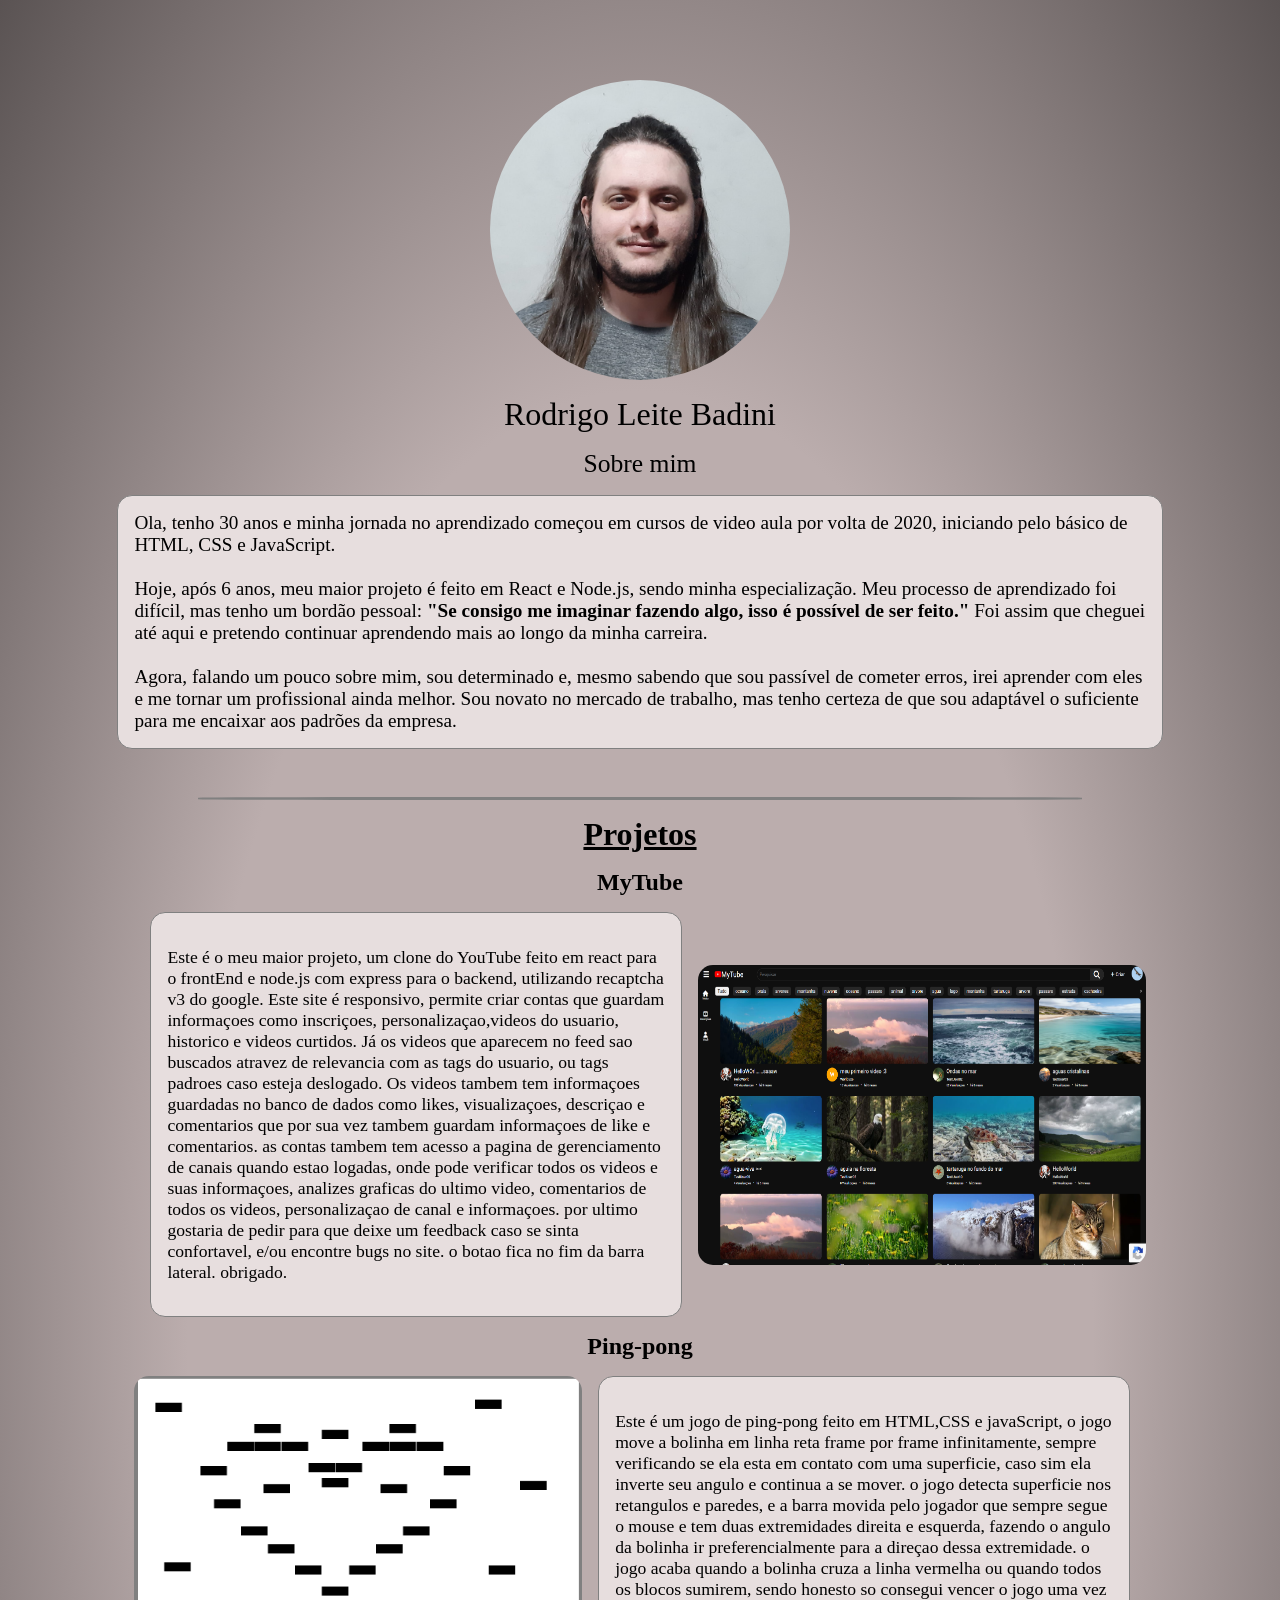
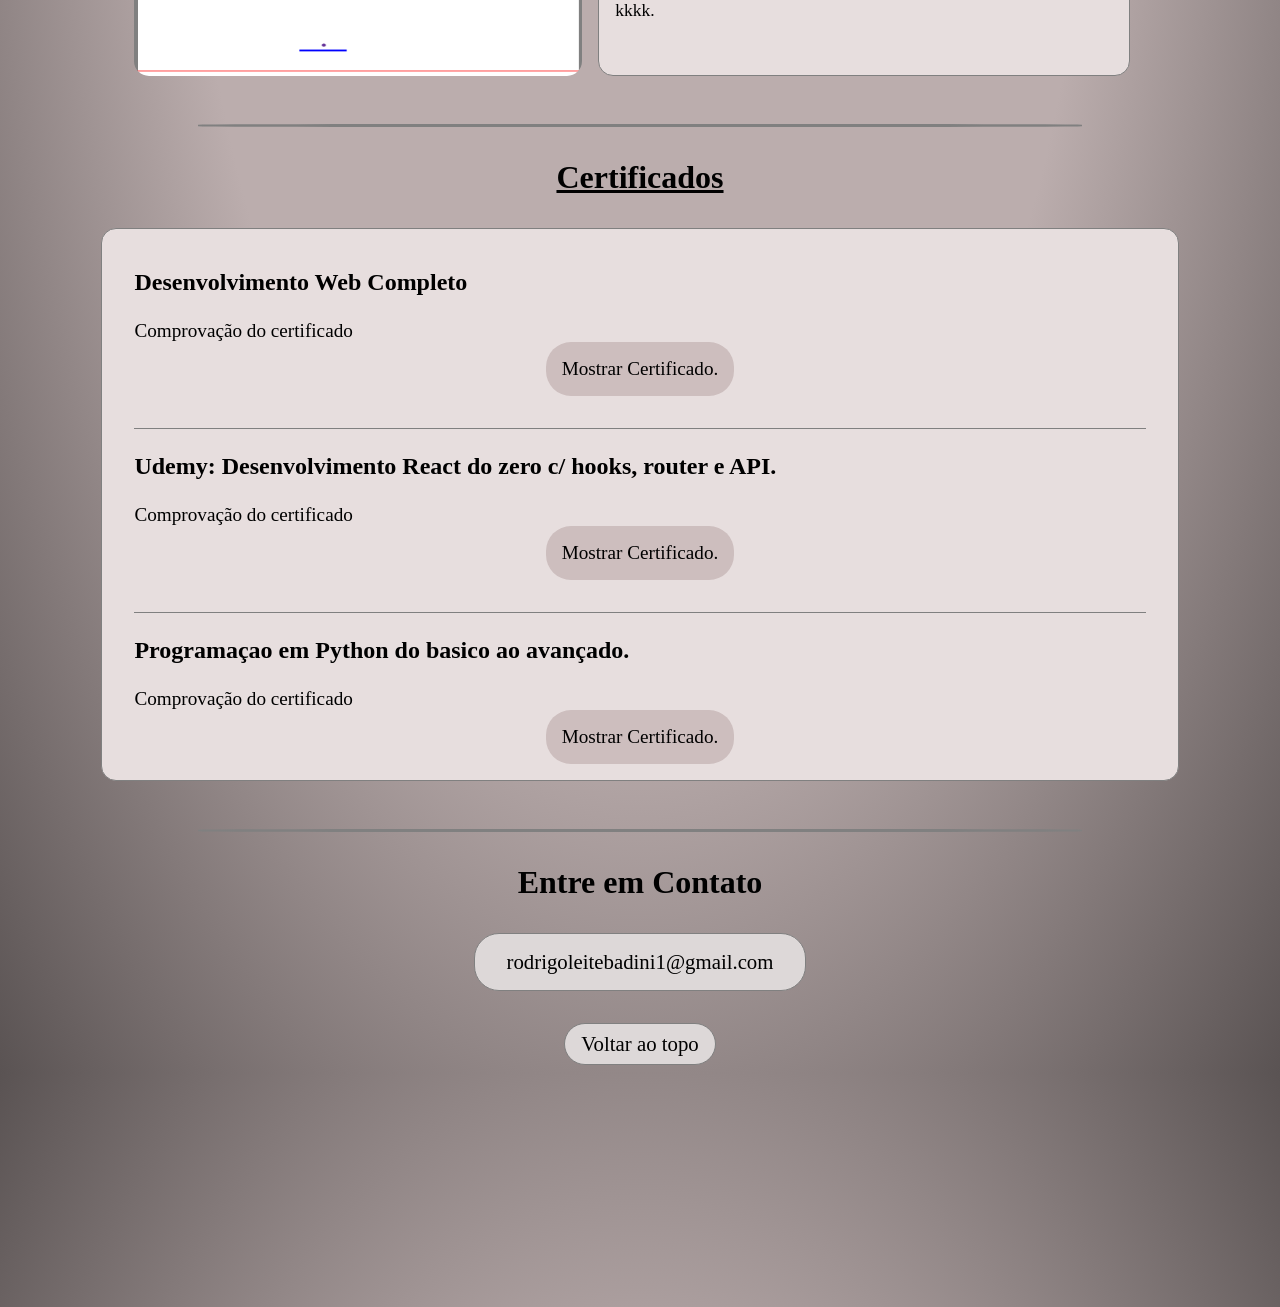
==== index.html @ 79ed4219 "Add files via upload" ====
<html>
  <head>
    <title>Portifolio</title>
    <meta charset="UTF-8" />
    <meta name="viewport" content="width=device-width, initial-scale=1" />
    <link rel="stylesheet" type="text/css" href="./styles.css" />
    <script src="./scripts.js"></script>
  </head>
  <body onclick="removeEvent(this)">
    <!--<nav>
      <div class="image-box">
        <img src="./img/foto de perfil.jpeg" />
      </div>
      <div class="title-box">
        <div>Rodrigo Leite</div>
        <div>Badini</div>
      </div>
    </nav>-->
    <main>
      <section class="profile-container">
        <div class="profile-img-box">
          <img src="./img/foto de perfil.jpeg" />
        </div>
        <div class="profile-title">Rodrigo Leite Badini</div>
        <div class="profile-about">Sobre mim</div>
        <div class="profile-description-box">
          <p>
            Ola, tenho 30 anos e minha jornada no aprendizado começou em cursos
            de video aula por volta de 2020, iniciando pelo básico de HTML, CSS
            e JavaScript.
            <br />
            <br />
            Hoje, após 6 anos, meu maior projeto é feito em React e Node.js,
            sendo minha especialização. Meu processo de aprendizado foi difícil,
            mas tenho um bordão pessoal:
            <strong>
              "Se consigo me imaginar fazendo algo, isso é possível de ser
              feito."
            </strong>
            Foi assim que cheguei até aqui e pretendo continuar aprendendo mais
            ao longo da minha carreira.
            <br />
            <br />
            Agora, falando um pouco sobre mim, sou determinado e, mesmo sabendo
            que sou passível de cometer erros, irei aprender com eles e me
            tornar um profissional ainda melhor. Sou novato no mercado de
            trabalho, mas tenho certeza de que sou adaptável o suficiente para
            me encaixar aos padrões da empresa.
          </p>
        </div>
        <div class="line-break"></div>
      </section>
      <section class="project-container">
        <h2>Projetos</h2>
        <h3>MyTube</h3>
        <div class="reverse">
          <a href="/MyTube" class="project-image">
            <img src="./img/MyTube.png" />
          </a>
          <div class="project-description-box">
            <p>
              Este é o meu maior projeto, um clone do YouTube feito em react
              para o frontEnd e node.js com express para o backend, utilizando
              recaptcha v3 do google. Este site é responsivo, permite criar
              contas que guardam informaçoes como inscriçoes,
              personalizaçao,videos do usuario, historico e videos curtidos. Já
              os videos que aparecem no feed sao buscados atravez de relevancia
              com as tags do usuario, ou tags padroes caso esteja deslogado. Os
              videos tambem tem informaçoes guardadas no banco de dados como
              likes, visualizaçoes, descriçao e comentarios que por sua vez
              tambem guardam informaçoes de like e comentarios. as contas tambem
              tem acesso a pagina de gerenciamento de canais quando estao
              logadas, onde pode verificar todos os videos e suas informaçoes,
              analizes graficas do ultimo video, comentarios de todos os videos,
              personalizaçao de canal e informaçoes. por ultimo gostaria de
              pedir para que deixe um feedback caso se sinta confortavel, e/ou
              encontre bugs no site. o botao fica no fim da barra lateral.
              obrigado.
            </p>
          </div>
        </div>
        <h3>Ping-pong</h3>
        <div>
          <a href="/projects/PingPong/game" class="project-image">
            <img src="./img/ping-pong.png" />
          </a>
          <div class="project-description-box">
            <p>
              Este é um jogo de ping-pong feito em HTML,CSS e javaScript, o jogo
              move a bolinha em linha reta frame por frame infinitamente, sempre
              verificando se ela esta em contato com uma superficie, caso sim
              ela inverte seu angulo e continua a se mover. o jogo detecta
              superficie nos retangulos e paredes, e a barra movida pelo jogador
              que sempre segue o mouse e tem duas extremidades direita e
              esquerda, fazendo o angulo da bolinha ir preferencialmente para a
              direçao dessa extremidade. o jogo acaba quando a bolinha cruza a
              linha vermelha ou quando todos os blocos sumirem, sendo honesto so
              consegui vencer o jogo uma vez kkkk.
            </p>
          </div>
        </div>
      </section>
      <div class="line-break"></div>
      <section class="experience-container">
        <h2>Certificados</h2>
        <div>
          <h3>Desenvolvimento Web Completo</h3>
          <a
            href="https://ude.my/UC-6a80c305-5fc2-4678-ae16-dc0fcd6f193c"
            target="_blank"
            >Comprovação do certificado</a
          >
          <div class="hidden-certificate">
            <div class="button" onclick="showCertificate(this)">
              Mostrar Certificado.
            </div>
            <img src="./img/Certificado desenvolvimento frontEnt UDEMY.jpg" />
          </div>

          <h3>Udemy: Desenvolvimento React do zero c/ hooks, router e API.</h3>
          <a
            href="https://ude.my/UC-4113d5b6-fe40-4984-9f7a-4b5e7de125f8"
            target="_blank"
          >
            Comprovação do certificado
          </a>
          <div class="hidden-certificate">
            <div class="button" onclick="showCertificate(this)">
              Mostrar Certificado.
            </div>
            <img src="./img/certificado React UDEMY.jpg" />
          </div>

          <h3>Programaçao em Python do basico ao avançado.</h3>
          <a
            href="https://ude.my/UC-bedc5133-64f5-4f7c-a203-f7c7f61e648d"
            target="_blank"
          >
            Comprovação do certificado
          </a>
          <div class="hidden-certificate">
            <div class="button" onclick="showCertificate(this)">
              Mostrar Certificado.
            </div>
            <img src="./img/Certificado Python UDEMY.jpg" />
          </div>
        </div>
      </section>
      <div class="line-break"></div>
    </main>
    <footer>
      <h2>Entre em Contato</h2>
      <a
        href="https://mail.google.com/mail/?view=cm&fs=1&to=rodrigoleitebadini1@gmail.com&su=Contato%20pelo%20portfólio"
        >rodrigoleitebadini1@gmail.com</a
      >
      <div onclick="rollTop()">Voltar ao topo</div>
    </footer>
  </body>
</html>
---- styles.css ----
/*nav {
  width: max-content;
  position: sticky;
  top: 0;
  margin-top: -10px;
  margin-left: -10px;
  padding: 1rem;
  background: gray;
  border-bottom-right-radius: 15px;
  visibility: hidden;
}

nav.show {
  visibility: visible;
}

nav > .image-box {
  width: 100px;
  height: 100px;
  border-radius: 50%;
  margin: auto;
}

nav img {
  width: 100%;
  height: 100%;
  border-radius: 50%;
  object-fit: cover;
}*/

nav > .title-box {
  font-size: 1.3rem;
}

nav > .title-box > div {
  margin: auto;
  width: max-content;
}

body {
  background: radial-gradient(
    rgb(187 173 173),
    rgb(187 173 173),
    rgb(90, 83, 83)
  );
}

body > .profile-container {
  margin: auto;
}

main > .profile-container > .profile-img-box {
  width: 300px;
  height: 300px;
  margin: auto;
  margin-top: 5rem;
  border-radius: 50%;
}

main > .profile-container > .profile-img-box > img {
  width: 100%;
  height: 100%;
  object-fit: cover;
  border-radius: 50%;
}

main > .profile-container > .profile-title {
  font-size: 2rem;
  margin: auto;
  width: max-content;
  margin-top: 1rem;
}

main > .profile-container > .profile-about {
  font-size: 1.6rem;
  margin: 1rem auto;
  width: max-content;
}

main > .profile-container > .profile-description-box {
  width: 80%;
  margin: auto;
  border: 1px solid gray;
  padding: 1rem;
  border-radius: 15px;
  background: rgb(231 222 222);
}

main > .profile-container > .profile-description-box > p {
  font-size: 1.2rem;
  margin: 0;
}

.line-break {
  width: 70%;
  height: 3px;
  background: gray;
  border-radius: 25%;
  margin: 0 auto;
  margin-top: 3rem;
}

main .project-container > h2 {
  font-size: 2rem;
  margin: 0 auto;
  width: max-content;
  margin-top: 1rem;
  text-decoration: underline;
}

main .project-container > h3 {
  font-size: 1.5rem;
  margin: 1rem auto;
  width: max-content;
}

main .project-container > div {
  display: flex;
  margin: auto;
  width: 80%;
}

main .project-container > div.reverse {
  flex-direction: row-reverse;
}

main .project-container .project-image {
  width: 45%;
  height: 300px;
  align-self: center;
  border-radius: 15px;
  cursor: pointer;
}

main .project-container .project-image img {
  width: 100%;
  height: 100%;
  border-radius: 15px;
  object-fit: fill;
}

main .project-container .project-description-box {
  width: 50%;
  margin: 0 1rem;
  border-radius: 15px;
  border: 1px solid gray;
  padding: 1rem;
  background: rgb(231 222 222);
}

main .project-container .project-description-box > p {
  font-size: 1.1rem;
}

main .experience-container > h2 {
  width: max-content;
  margin: 2rem auto;
  font-size: 2rem;
  text-decoration: underline;
}

main .experience-container > div {
  padding: 1rem 2rem;
  border: 1px solid gray;
  border-radius: 15px;
  width: 80%;
  margin: auto;
  background: rgb(231 222 222);
}

main .experience-container > div h3 {
  font-size: 1.5rem;
}

main .experience-container > div a {
  all: unset;
  font-size: 1.2rem;
  cursor: pointer;
  color: black;
}

main .experience-container > div a:hover {
  color: #0b2a91;
  font-weight: bold;
}

main .experience-container .hidden-certificate {
  position: relative;
  justify-content: center;
}

main .experience-container .hidden-certificate:not(:last-child) {
  border-bottom: 1px solid gray;
  padding-bottom: 2rem;
}

main .experience-container .hidden-certificate > img {
  position: absolute;
  width: 80%;
  display: flex;
  visibility: hidden;
  justify-self: center;
  border-radius: 25px;
  margin-bottom: 30px;
  top: -5px;
  z-index: 50;
}

main .experience-container .hidden-certificate .button {
  background: rgb(167, 152, 152);
  border-radius: 25px;
  width: max-content;
  margin: auto;
  padding: 1rem;
  font-size: 1.2rem;
  cursor: pointer;
  background: rgb(205 190 190);
}

main .experience-container .hidden-certificate .button:hover {
  background: rgb(187 173 173);
}

main .experience-container .hidden-certificate.active > img {
  visibility: visible;
}

footer {
  margin-top: 2rem;
}

footer h2 {
  font-size: 2rem;
  width: max-content;
  margin: auto;
  margin-bottom: 2rem;
}

footer a {
  all: unset;
  border: 1px solid gray;
  border-radius: 25px;
  font-size: 1.3rem;
  padding: 1rem 2rem;
  display: flex;
  margin: auto;
  width: max-content;
  cursor: pointer;
  background: rgb(221 216 216);
}

footer a:hover,
footer > div:hover {
  background: rgb(209 197 197);
}

footer a:hover,
footer > div:hover {
  color: #0b2a91;
}

footer > div {
  width: max-content;
  margin: auto;
  margin-top: 2rem;
  font-size: 1.3rem;
  cursor: pointer;
  border: 1px solid gray;
  padding: 0.5rem 1rem;
  border-radius: 25px;
  background: rgb(221 216 216);
}

@media (max-width: 1100px) {
  main .project-container > div {
    display: grid;
    justify-items: center;
  }

  main .project-container .project-image {
    width: 75%;
    height: 350px;
  }

  main .project-container .project-description-box {
    width: 100%;
    margin-top: 1rem;
  }
}

@media (max-width: 850px) {
  main .project-container .project-image {
    height: 300px;
  }
}
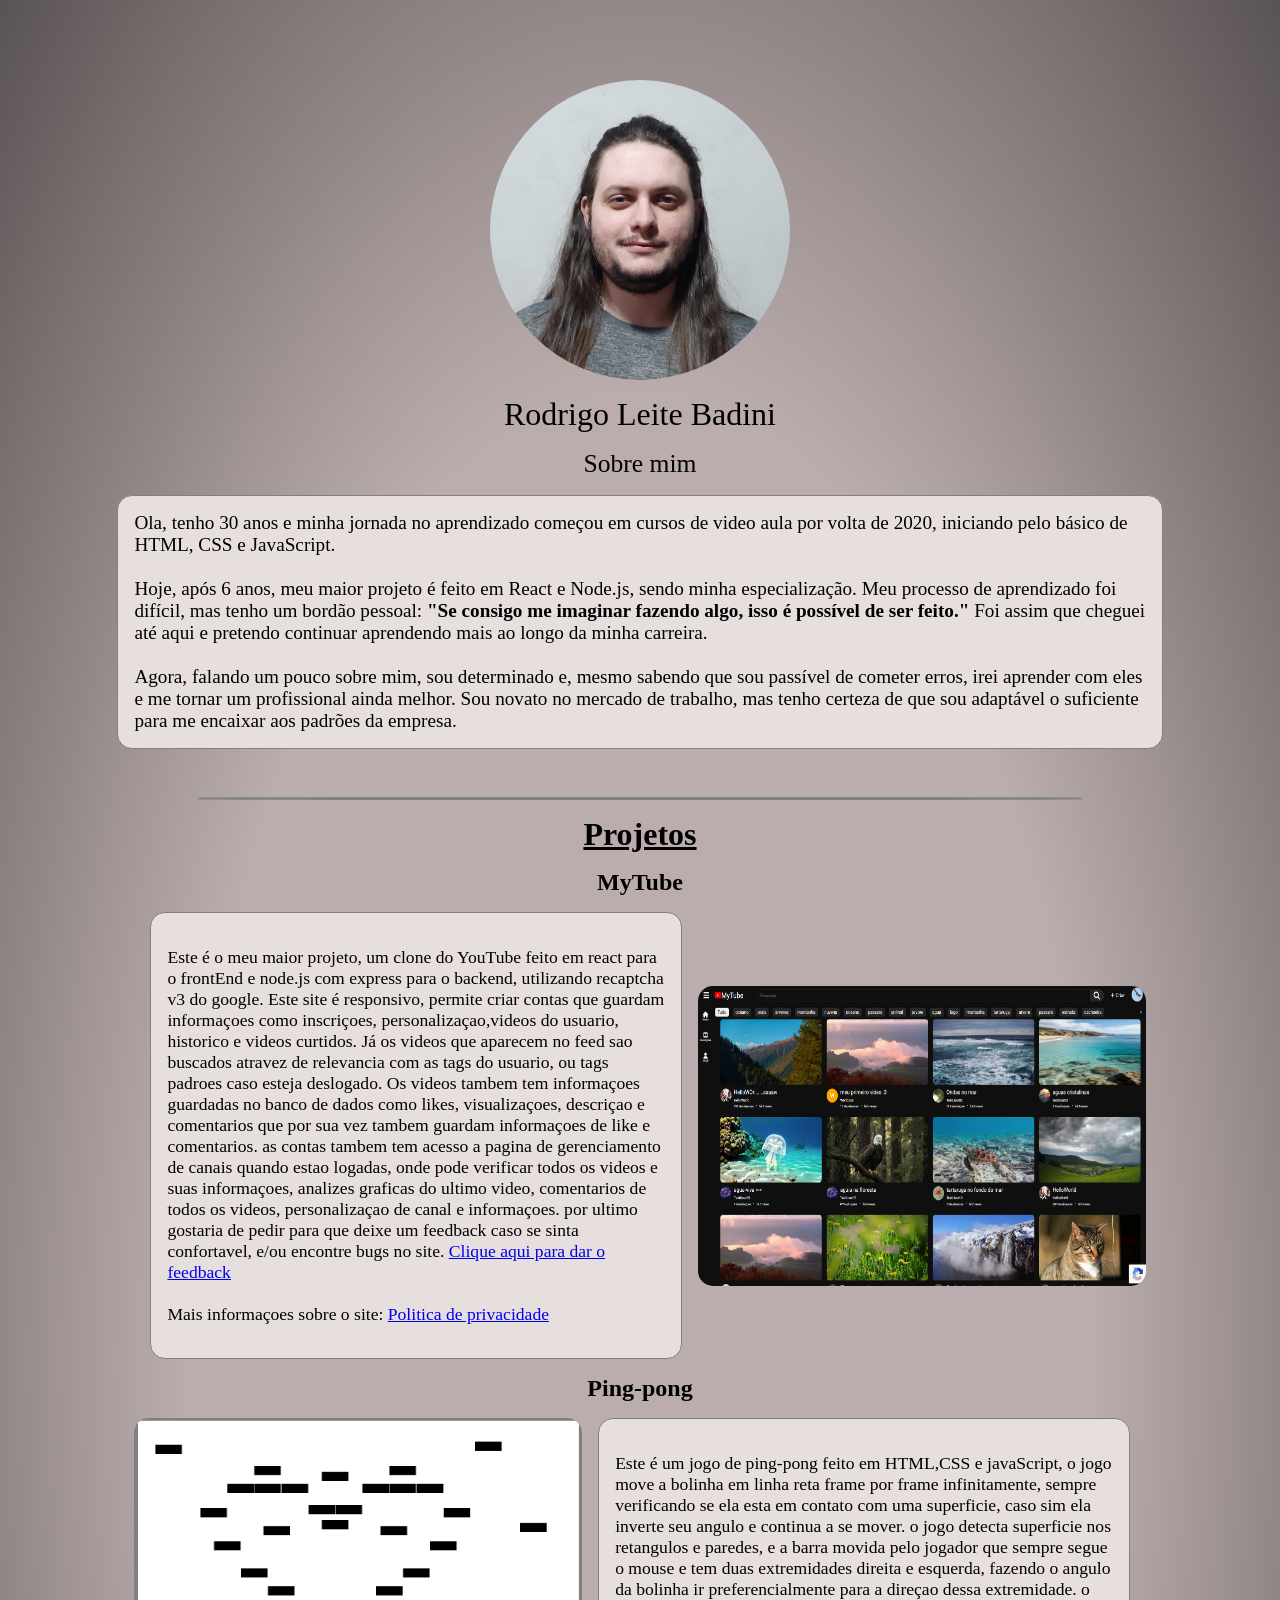
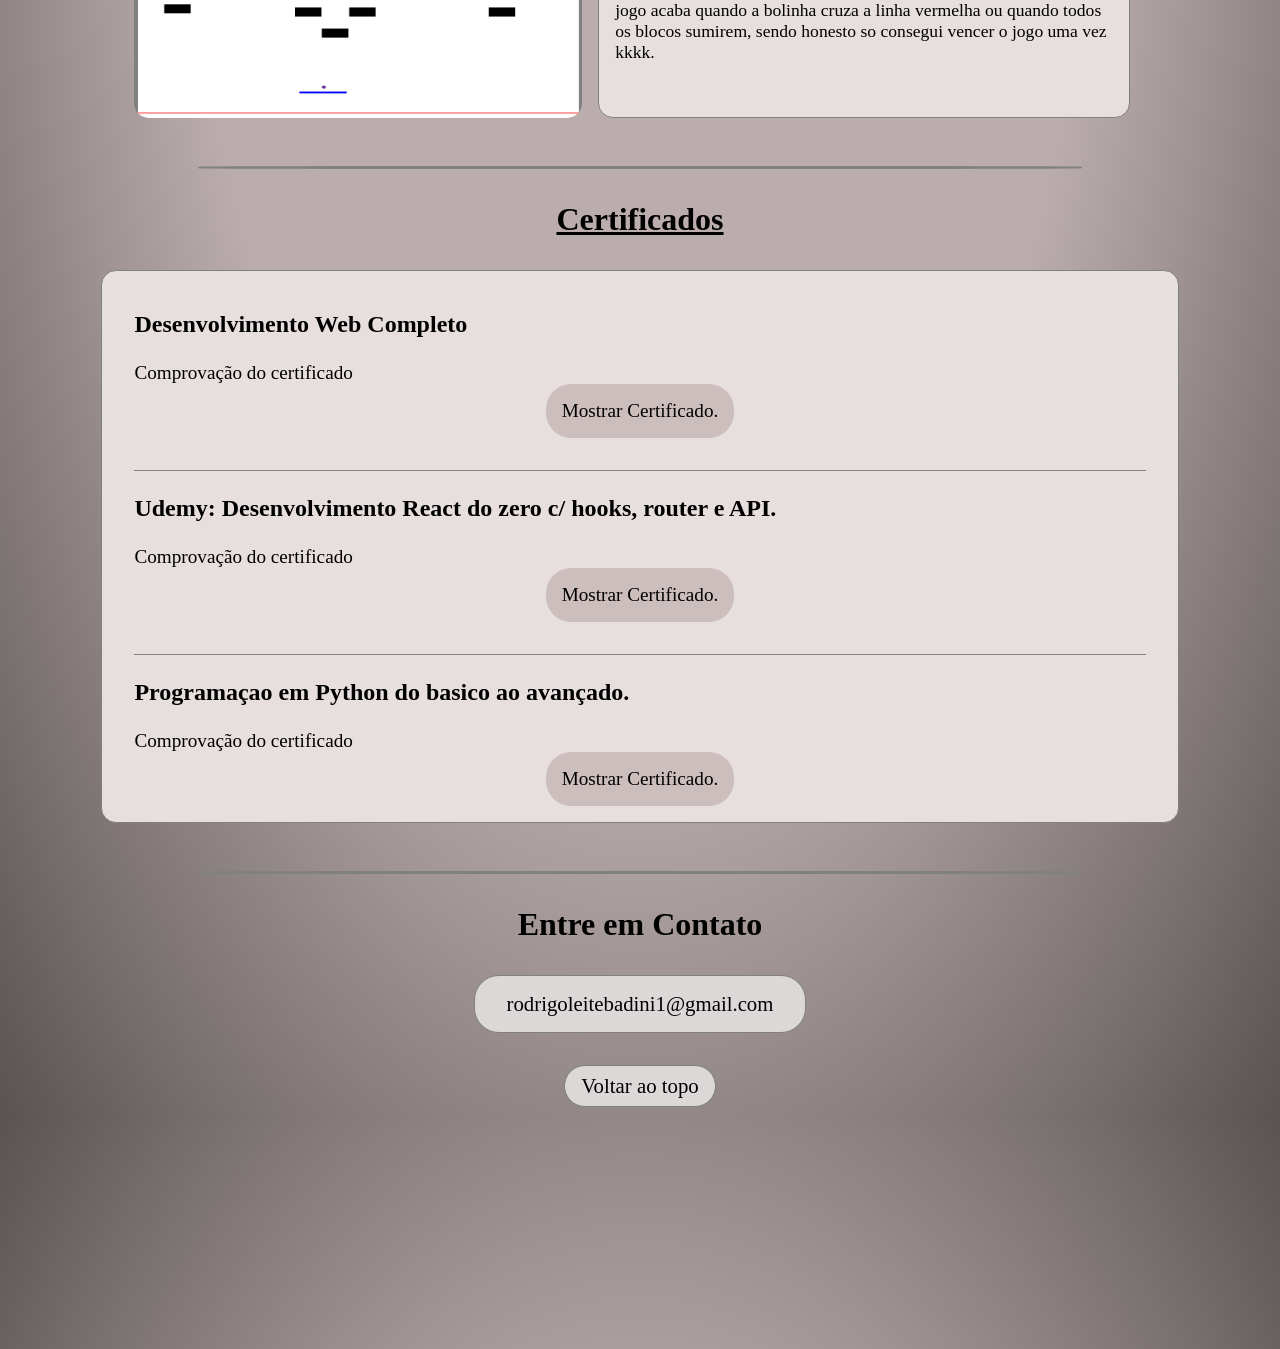
==== commit e8cbfcd4: "Add files via upload" ====
--- a/index.html
+++ b/index.html
@@ -7,15 +7,6 @@
     <script src="./scripts.js"></script>
   </head>
   <body onclick="removeEvent(this)">
-    <!--<nav>
-      <div class="image-box">
-        <img src="./img/foto de perfil.jpeg" />
-      </div>
-      <div class="title-box">
-        <div>Rodrigo Leite</div>
-        <div>Badini</div>
-      </div>
-    </nav>-->
     <main>
       <section class="profile-container">
         <div class="profile-img-box">
@@ -74,8 +65,12 @@
               analizes graficas do ultimo video, comentarios de todos os videos,
               personalizaçao de canal e informaçoes. por ultimo gostaria de
               pedir para que deixe um feedback caso se sinta confortavel, e/ou
-              encontre bugs no site. o botao fica no fim da barra lateral.
-              obrigado.
+              encontre bugs no site.
+              <a href="/MyTube/feedback">Clique aqui para dar o feedback</a>
+              <br />
+              <br />
+              Mais informaçoes sobre o site:
+              <a href="/PrivacyPolicy">Politica de privacidade</a>
             </p>
           </div>
         </div>
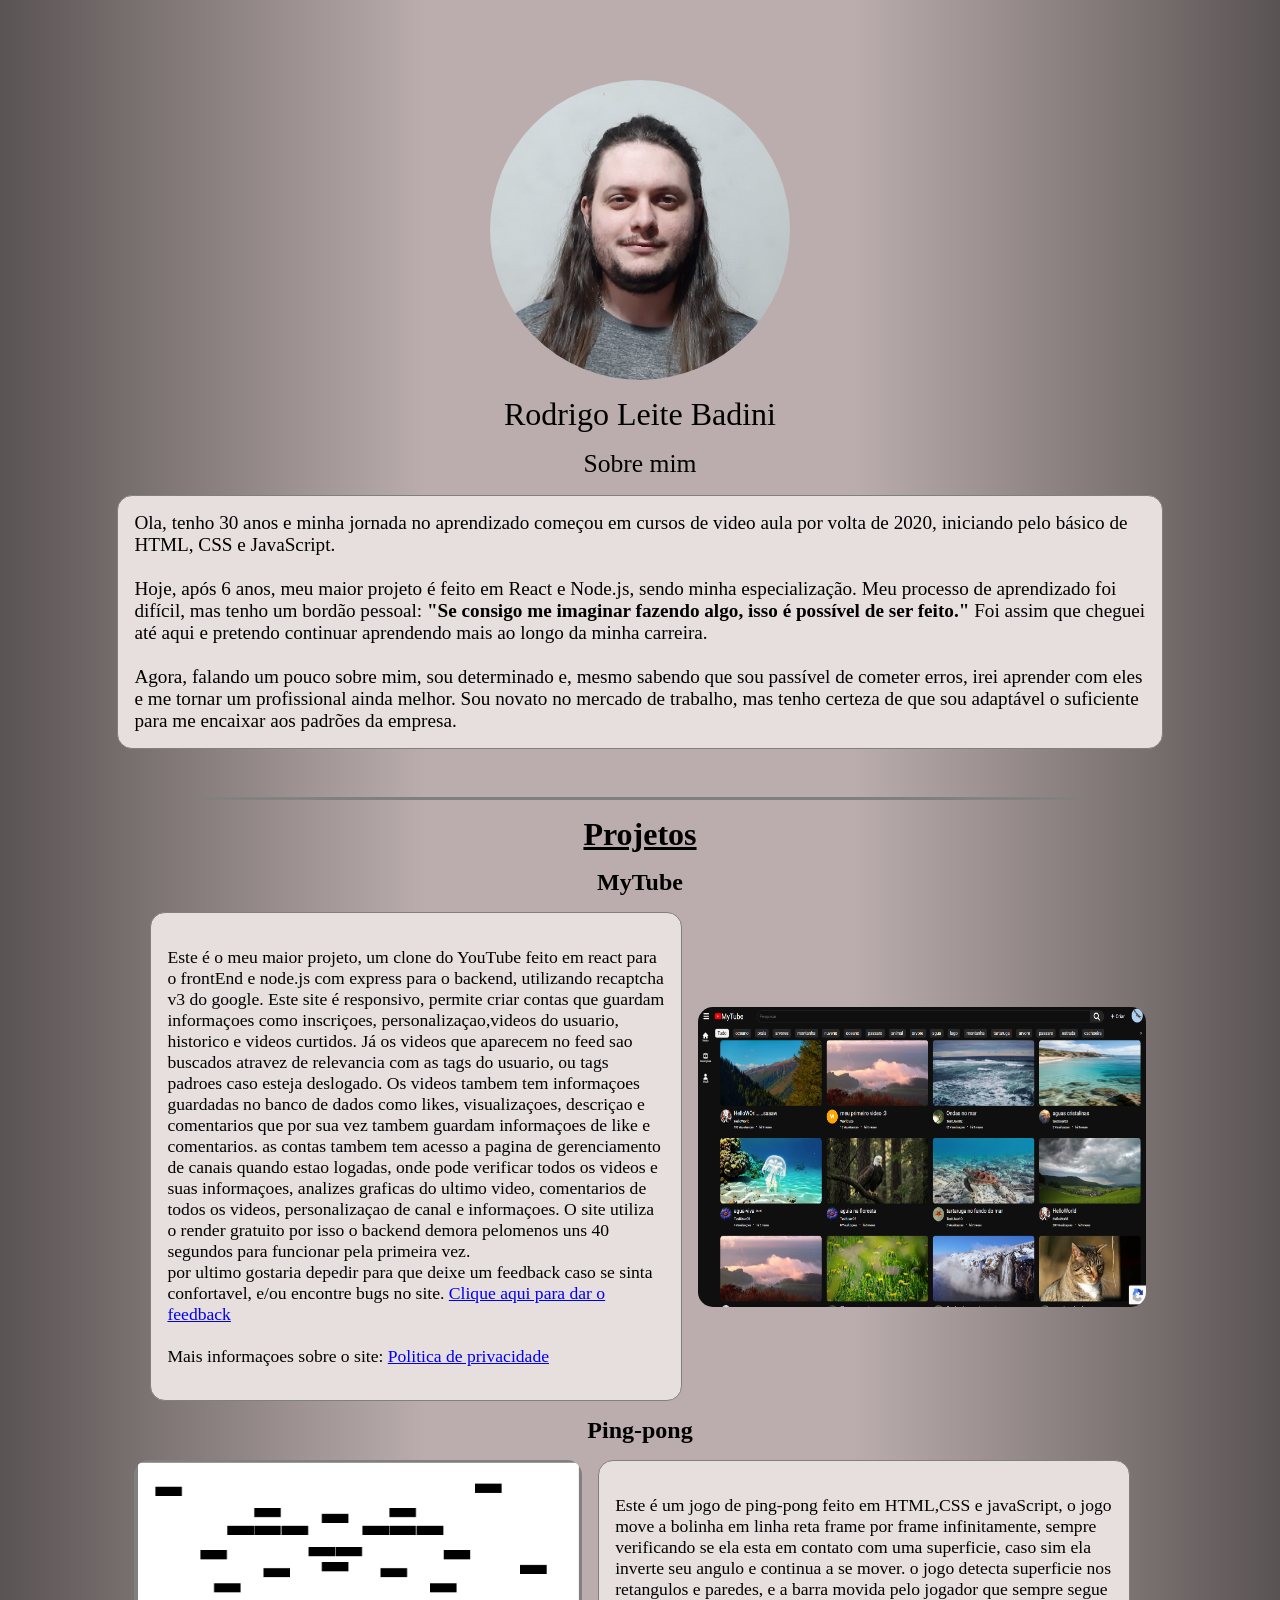
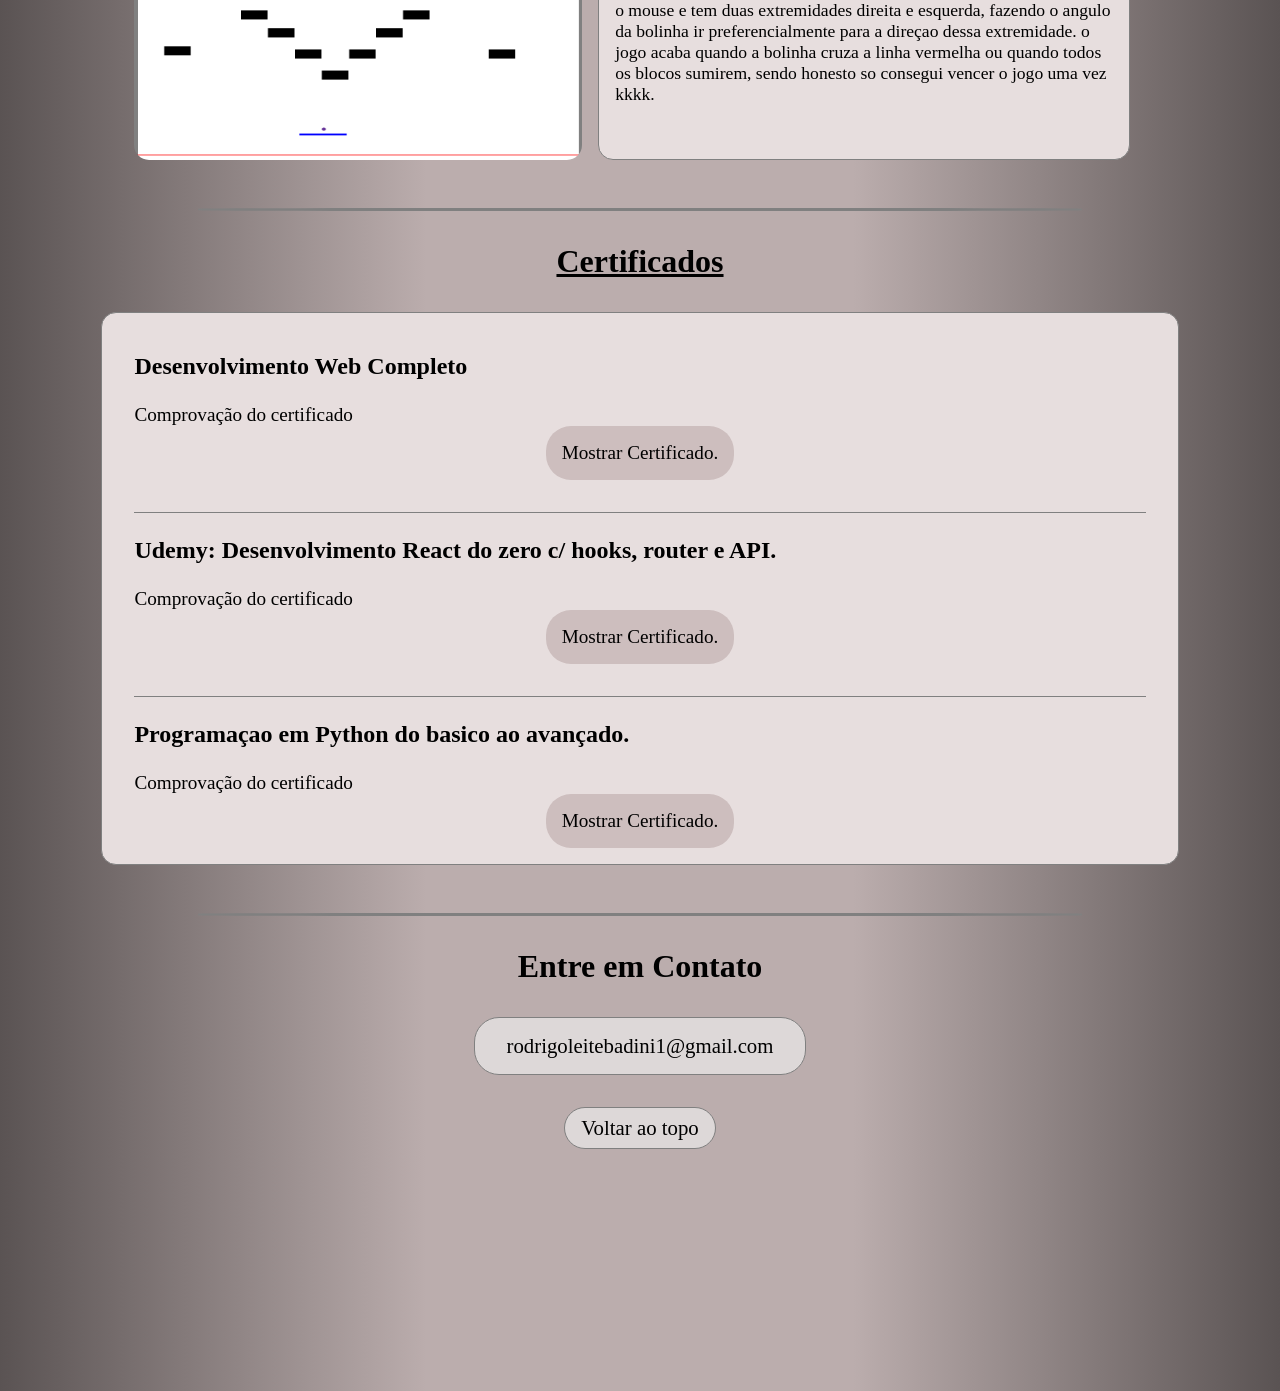
==== commit 7aec2322: "Add files via upload" ====
--- a/index.html
+++ b/index.html
@@ -63,9 +63,11 @@
               tem acesso a pagina de gerenciamento de canais quando estao
               logadas, onde pode verificar todos os videos e suas informaçoes,
               analizes graficas do ultimo video, comentarios de todos os videos,
-              personalizaçao de canal e informaçoes. por ultimo gostaria de
-              pedir para que deixe um feedback caso se sinta confortavel, e/ou
-              encontre bugs no site.
+              personalizaçao de canal e informaçoes. O site utiliza o render
+              gratuito por isso o backend demora pelomenos uns 40 segundos para
+              funcionar pela primeira vez.<br />
+              por ultimo gostaria depedir para que deixe um feedback caso se
+              sinta confortavel, e/ou encontre bugs no site.
               <a href="/MyTube/feedback">Clique aqui para dar o feedback</a>
               <br />
               <br />
--- a/styles.css
+++ b/styles.css
@@ -38,7 +38,9 @@
 }
 
 body {
-  background: radial-gradient(
+  background: linear-gradient(
+    to left,
+    rgb(90, 83, 83),
     rgb(187 173 173),
     rgb(187 173 173),
     rgb(90, 83, 83)
@@ -291,5 +293,10 @@
 @media (max-width: 850px) {
   main .project-container .project-image {
     height: 300px;
-  }
-}
+    width: 100%;
+  }
+
+  main .experience-container .hidden-certificate > img {
+    width: 100%;
+  }
+}
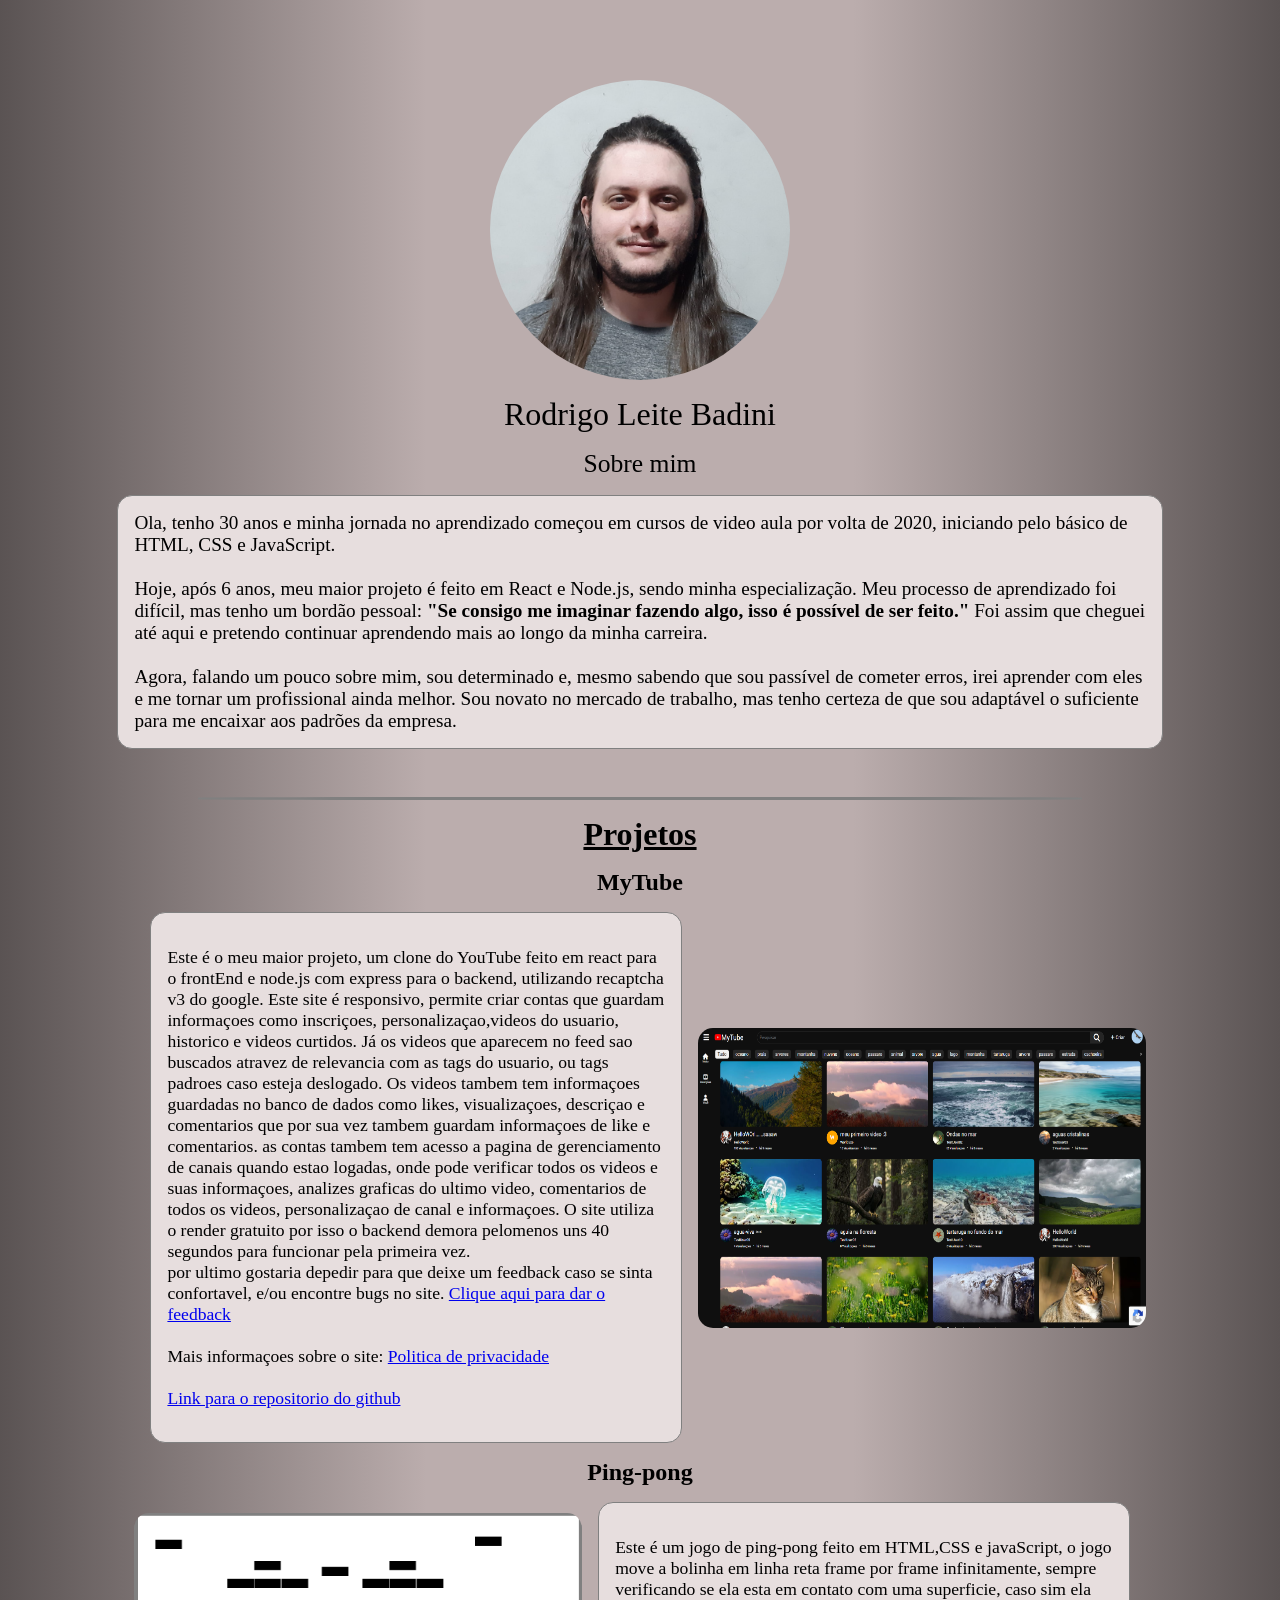
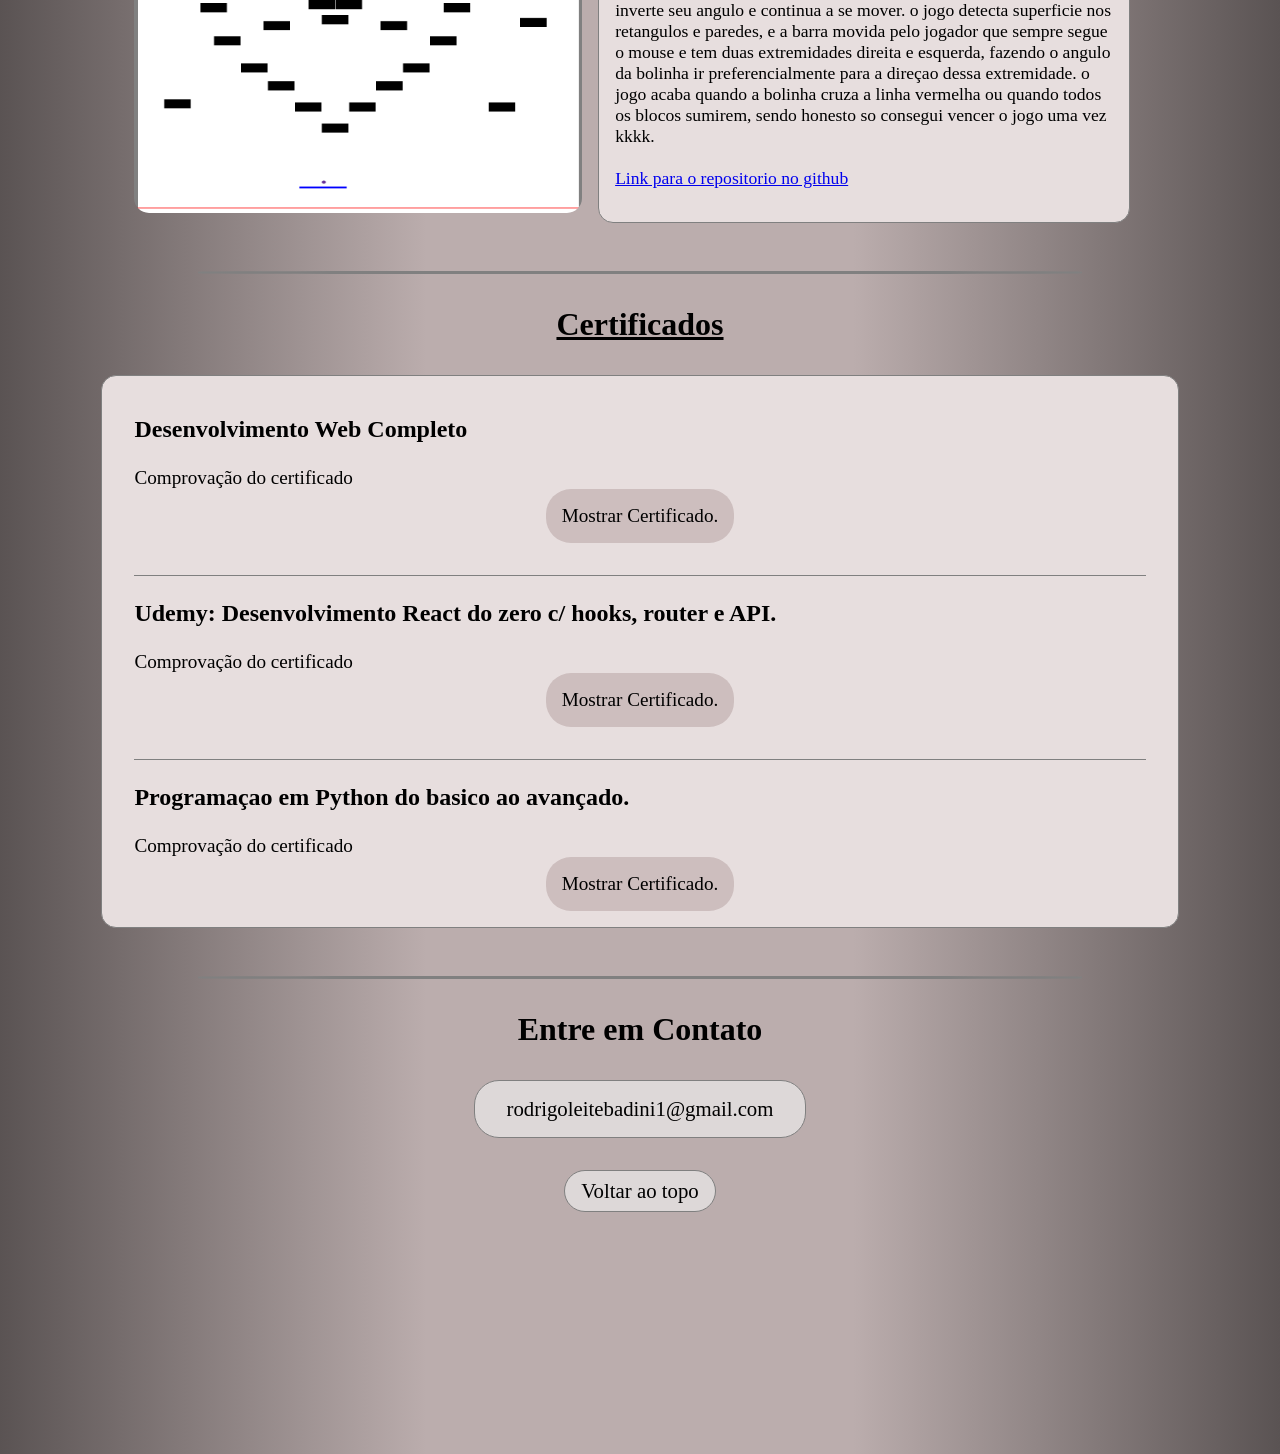
==== commit 7736faa7: "Add files via upload" ====
--- a/index.html
+++ b/index.html
@@ -73,6 +73,11 @@
               <br />
               Mais informaçoes sobre o site:
               <a href="/PrivacyPolicy">Politica de privacidade</a>
+              <br />
+              <br />
+              <a href="https://github.com/World-exe-cute/Projeto-MyTube.git"
+                >Link para o repositorio do github</a
+              >
             </p>
           </div>
         </div>
@@ -93,6 +98,11 @@
               direçao dessa extremidade. o jogo acaba quando a bolinha cruza a
               linha vermelha ou quando todos os blocos sumirem, sendo honesto so
               consegui vencer o jogo uma vez kkkk.
+              <br />
+              <br />
+              <a href="https://github.com/World-exe-cute/Portifolio.git"
+                >Link para o repositorio no github</a
+              >
             </p>
           </div>
         </div>
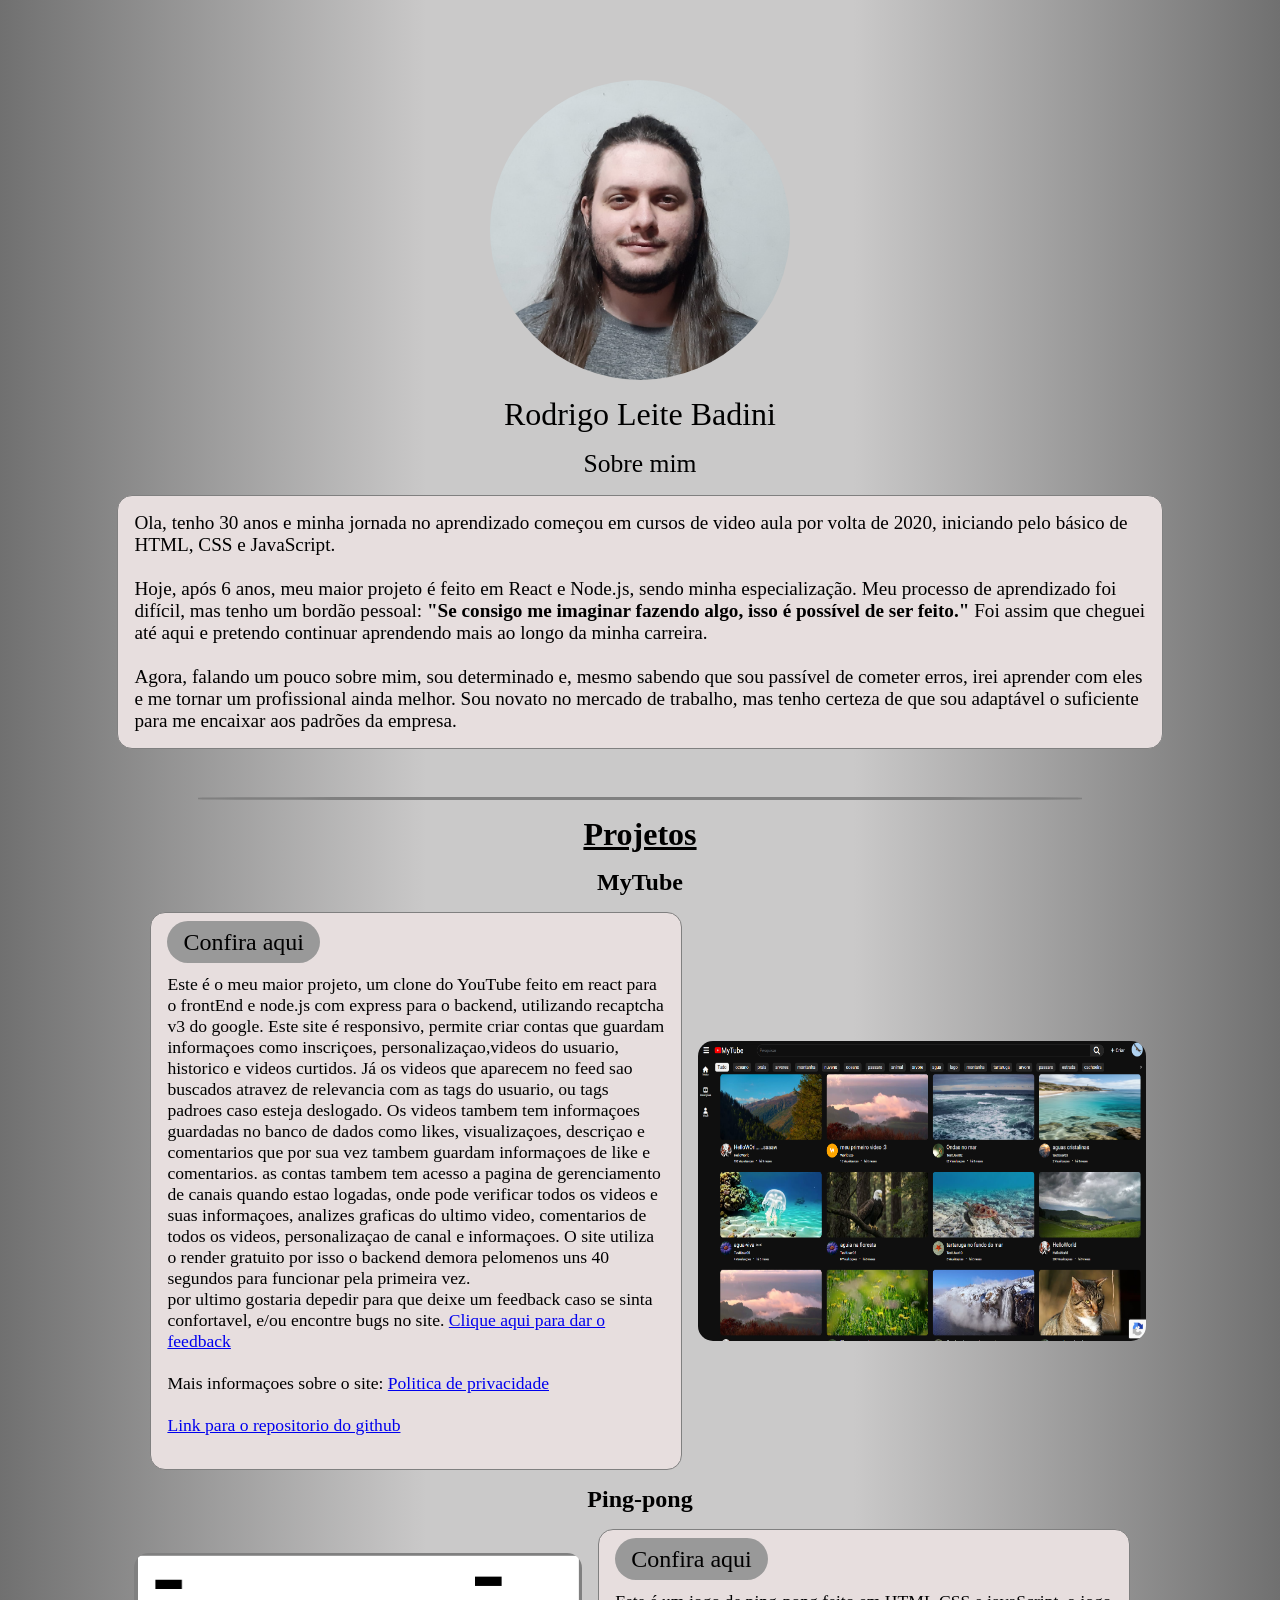
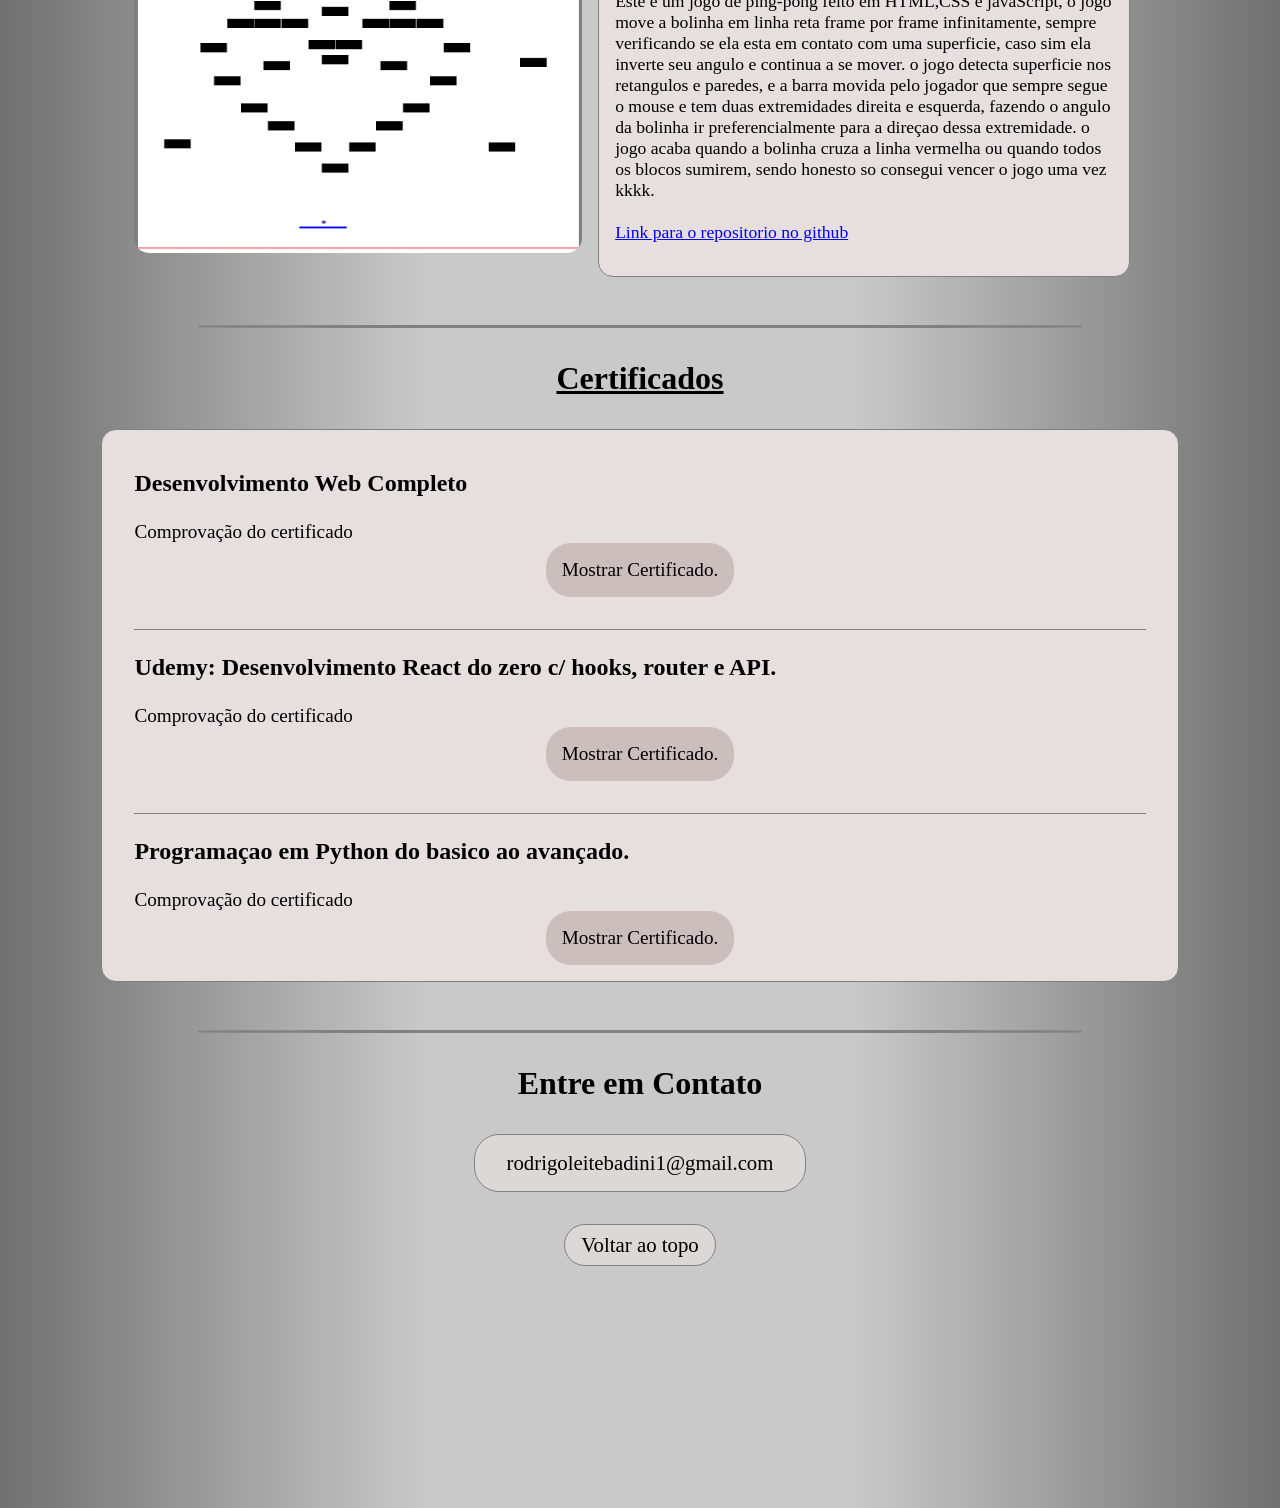
==== commit 2298810e: "Add files via upload" ====
--- a/index.html
+++ b/index.html
@@ -49,6 +49,7 @@
             <img src="./img/MyTube.png" />
           </a>
           <div class="project-description-box">
+            <a>Confira aqui</a>
             <p>
               Este é o meu maior projeto, um clone do YouTube feito em react
               para o frontEnd e node.js com express para o backend, utilizando
@@ -87,6 +88,7 @@
             <img src="./img/ping-pong.png" />
           </a>
           <div class="project-description-box">
+            <a>Confira aqui</a>
             <p>
               Este é um jogo de ping-pong feito em HTML,CSS e javaScript, o jogo
               move a bolinha em linha reta frame por frame infinitamente, sempre
--- a/styles.css
+++ b/styles.css
@@ -40,10 +40,10 @@
 body {
   background: linear-gradient(
     to left,
-    rgb(90, 83, 83),
-    rgb(187 173 173),
-    rgb(187 173 173),
-    rgb(90, 83, 83)
+    rgb(112, 112, 112),
+    rgb(202, 201, 201),
+    rgb(202, 201, 201),
+    rgb(112, 112, 112)
   );
 }
 
@@ -150,6 +150,15 @@
   background: rgb(231 222 222);
 }
 
+main .project-container .project-description-box > a {
+  justify-self: center;
+  font-size: 1.5rem;
+  padding: 0.5rem 1rem;
+  background: rgb(153, 153, 153);
+  border-radius: 25px;
+  margin-top: 1rem;
+}
+
 main .project-container .project-description-box > p {
   font-size: 1.1rem;
 }
@@ -299,4 +308,8 @@
   main .experience-container .hidden-certificate > img {
     width: 100%;
   }
-}
+
+  main > .profile-container > .profile-description-box {
+    width: 90%;
+  }
+}
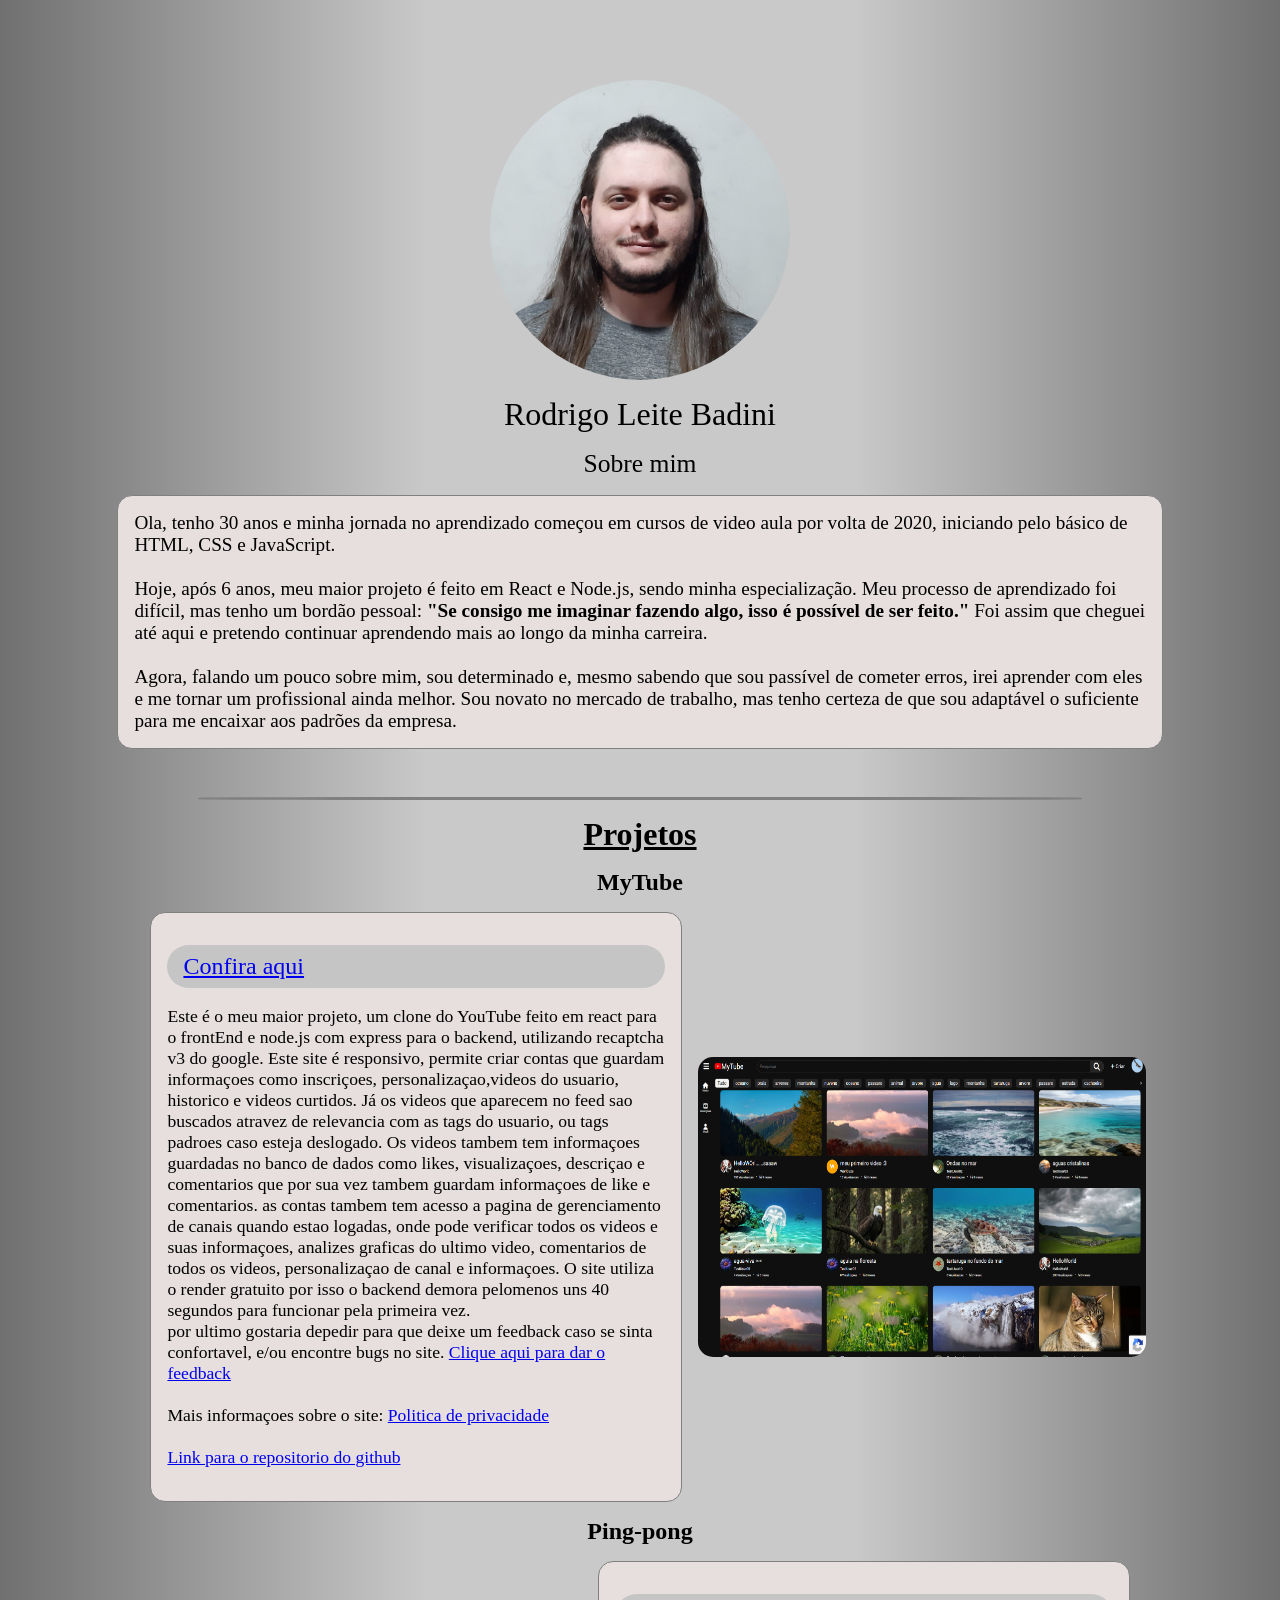
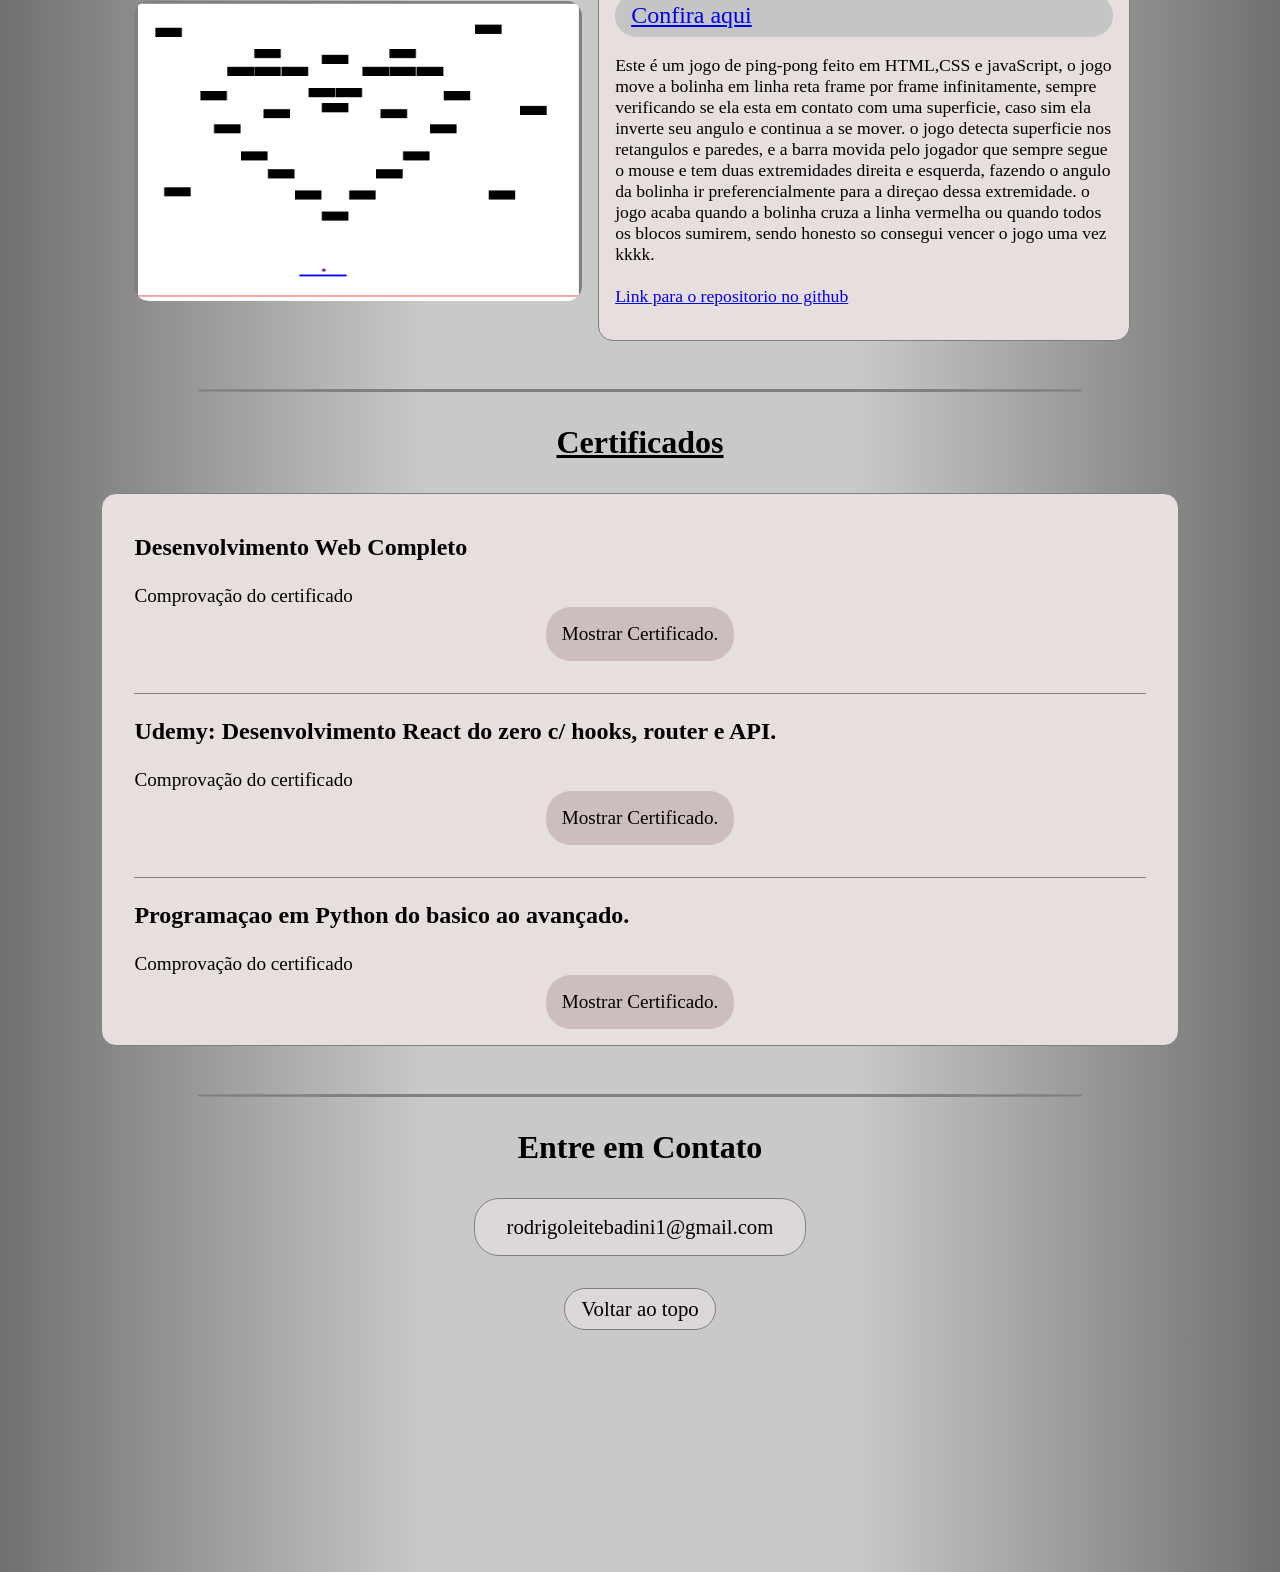
==== commit 7119e654: "Add files via upload" ====
--- a/index.html
+++ b/index.html
@@ -49,7 +49,7 @@
             <img src="./img/MyTube.png" />
           </a>
           <div class="project-description-box">
-            <a>Confira aqui</a>
+            <a href="/MyTube">Confira aqui</a>
             <p>
               Este é o meu maior projeto, um clone do YouTube feito em react
               para o frontEnd e node.js com express para o backend, utilizando
@@ -88,7 +88,7 @@
             <img src="./img/ping-pong.png" />
           </a>
           <div class="project-description-box">
-            <a>Confira aqui</a>
+            <a href="/projects/PingPong/game">Confira aqui</a>
             <p>
               Este é um jogo de ping-pong feito em HTML,CSS e javaScript, o jogo
               move a bolinha em linha reta frame por frame infinitamente, sempre
--- a/styles.css
+++ b/styles.css
@@ -154,9 +154,11 @@
   justify-self: center;
   font-size: 1.5rem;
   padding: 0.5rem 1rem;
-  background: rgb(153, 153, 153);
+  background: rgb(197, 197, 197);
   border-radius: 25px;
   margin-top: 1rem;
+  display: flex;
+  cursor: pointer;
 }
 
 main .project-container .project-description-box > p {
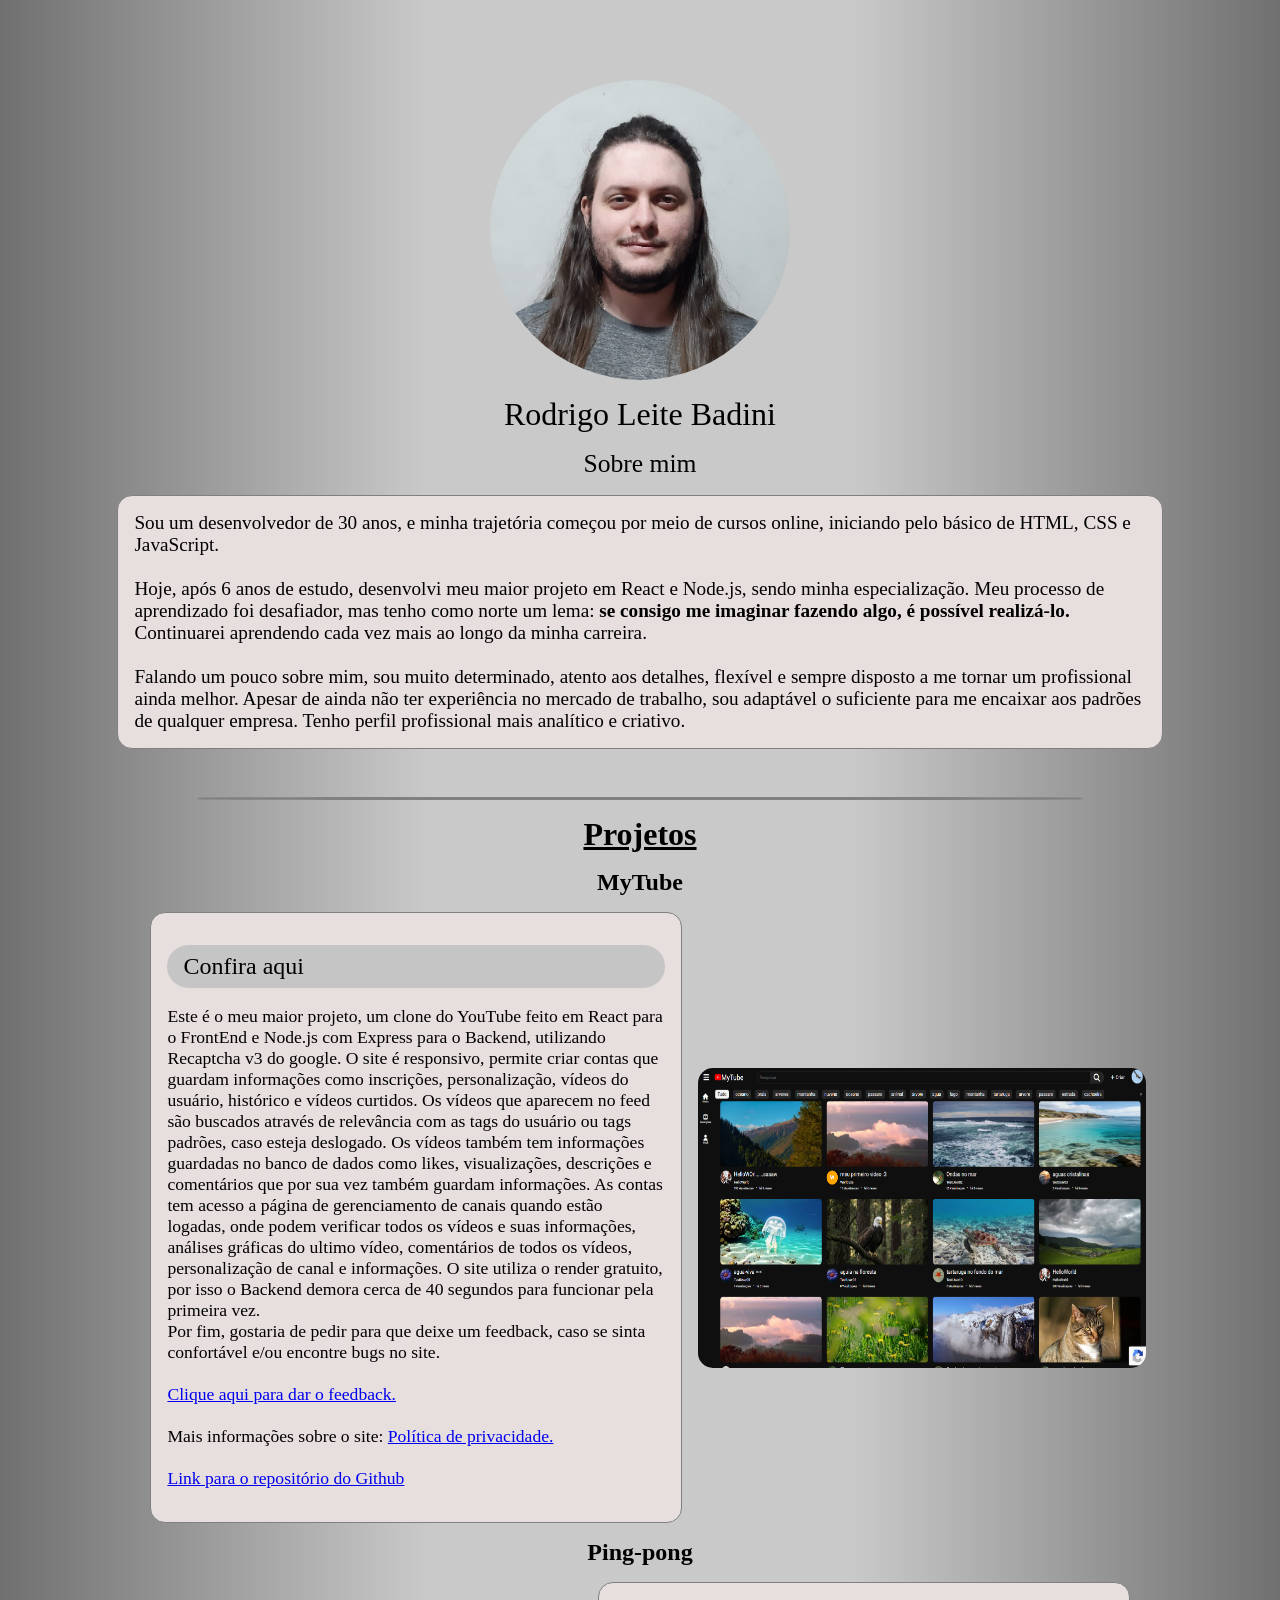
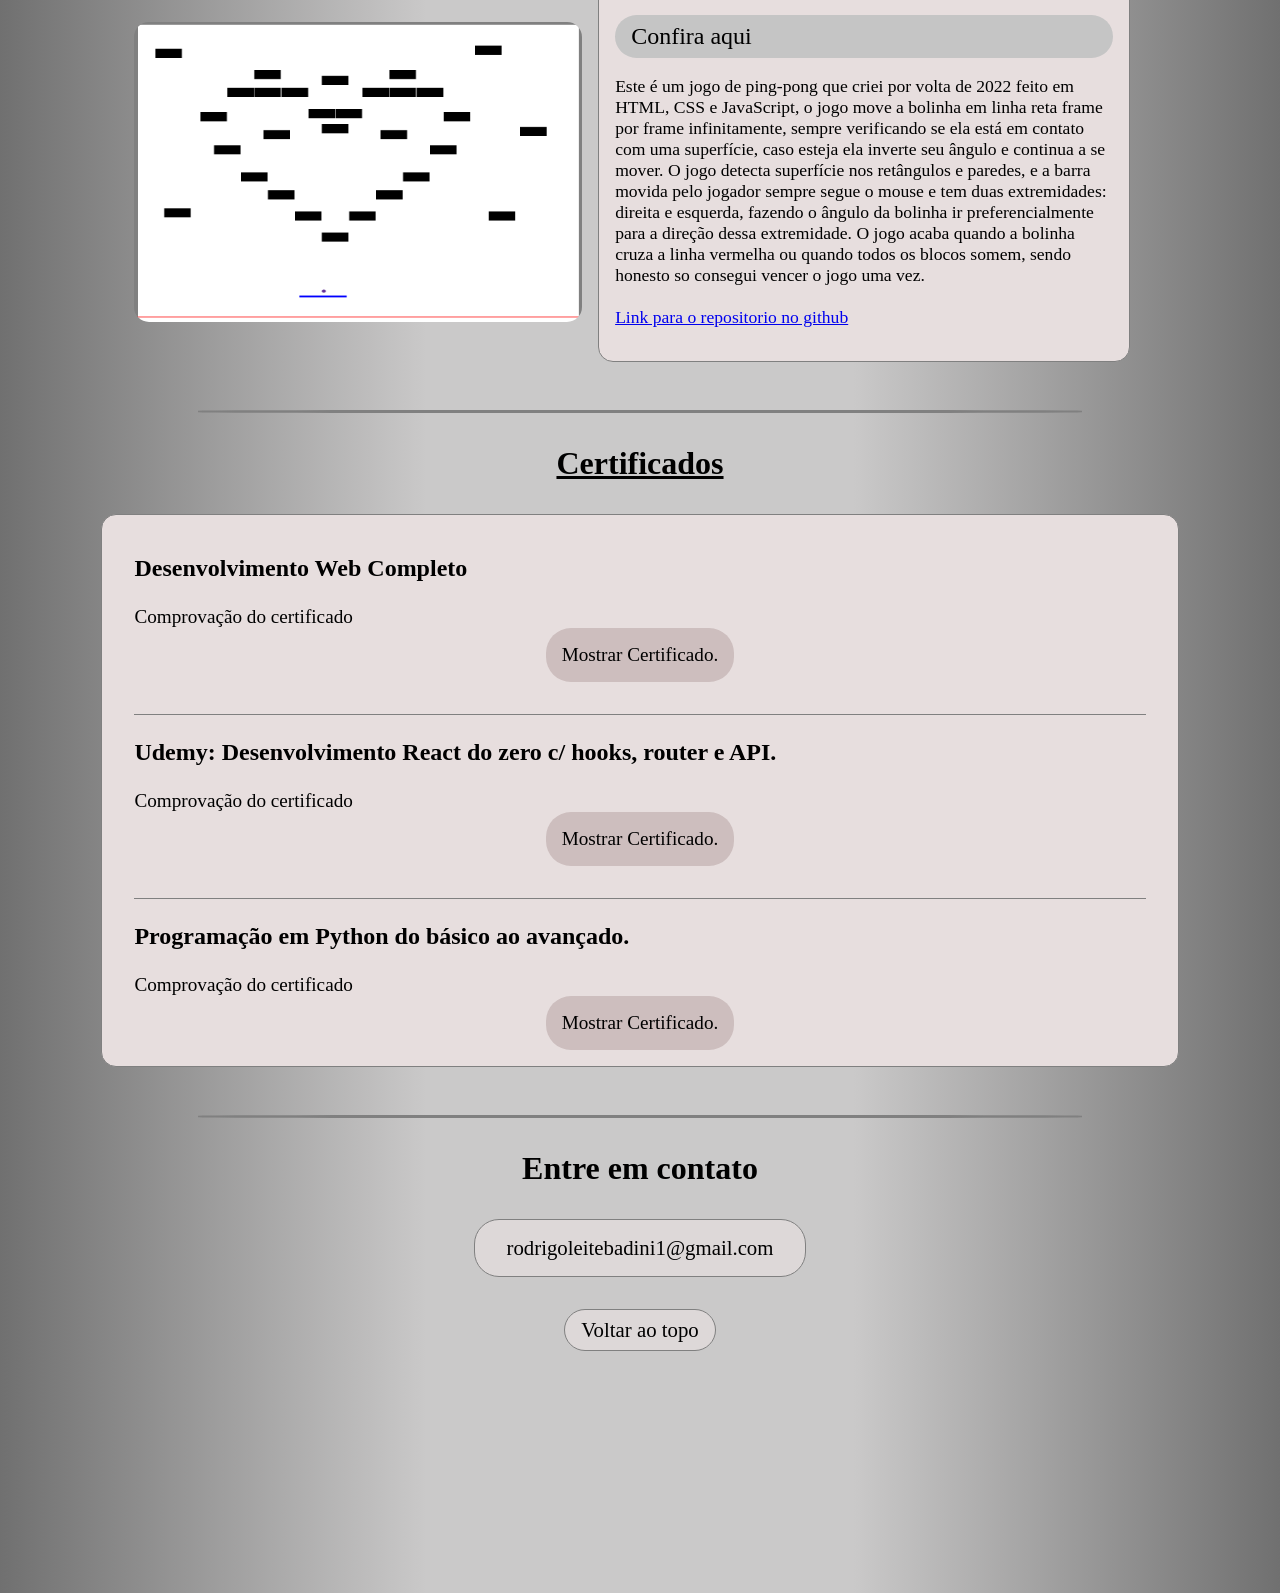
==== commit 29ca46fe: "Add files via upload" ====
--- a/index.html
+++ b/index.html
@@ -16,27 +16,25 @@
         <div class="profile-about">Sobre mim</div>
         <div class="profile-description-box">
           <p>
-            Ola, tenho 30 anos e minha jornada no aprendizado começou em cursos
-            de video aula por volta de 2020, iniciando pelo básico de HTML, CSS
-            e JavaScript.
+            Sou um desenvolvedor de 30 anos, e minha trajetória começou por meio
+            de cursos online, iniciando pelo básico de HTML, CSS e JavaScript.
             <br />
             <br />
-            Hoje, após 6 anos, meu maior projeto é feito em React e Node.js,
-            sendo minha especialização. Meu processo de aprendizado foi difícil,
-            mas tenho um bordão pessoal:
+            Hoje, após 6 anos de estudo, desenvolvi meu maior projeto em React e
+            Node.js, sendo minha especialização. Meu processo de aprendizado foi
+            desafiador, mas tenho como norte um lema:
             <strong>
-              "Se consigo me imaginar fazendo algo, isso é possível de ser
-              feito."
+              se consigo me imaginar fazendo algo, é possível realizá-lo.
             </strong>
-            Foi assim que cheguei até aqui e pretendo continuar aprendendo mais
-            ao longo da minha carreira.
+            Continuarei aprendendo cada vez mais ao longo da minha carreira.
             <br />
             <br />
-            Agora, falando um pouco sobre mim, sou determinado e, mesmo sabendo
-            que sou passível de cometer erros, irei aprender com eles e me
-            tornar um profissional ainda melhor. Sou novato no mercado de
-            trabalho, mas tenho certeza de que sou adaptável o suficiente para
-            me encaixar aos padrões da empresa.
+            Falando um pouco sobre mim, sou muito determinado, atento aos
+            detalhes, flexível e sempre disposto a me tornar um profissional
+            ainda melhor. Apesar de ainda não ter experiência no mercado de
+            trabalho, sou adaptável o suficiente para me encaixar aos padrões de
+            qualquer empresa. Tenho perfil profissional mais analítico e
+            criativo.
           </p>
         </div>
         <div class="line-break"></div>
@@ -51,33 +49,34 @@
           <div class="project-description-box">
             <a href="/MyTube">Confira aqui</a>
             <p>
-              Este é o meu maior projeto, um clone do YouTube feito em react
-              para o frontEnd e node.js com express para o backend, utilizando
-              recaptcha v3 do google. Este site é responsivo, permite criar
-              contas que guardam informaçoes como inscriçoes,
-              personalizaçao,videos do usuario, historico e videos curtidos. Já
-              os videos que aparecem no feed sao buscados atravez de relevancia
-              com as tags do usuario, ou tags padroes caso esteja deslogado. Os
-              videos tambem tem informaçoes guardadas no banco de dados como
-              likes, visualizaçoes, descriçao e comentarios que por sua vez
-              tambem guardam informaçoes de like e comentarios. as contas tambem
-              tem acesso a pagina de gerenciamento de canais quando estao
-              logadas, onde pode verificar todos os videos e suas informaçoes,
-              analizes graficas do ultimo video, comentarios de todos os videos,
-              personalizaçao de canal e informaçoes. O site utiliza o render
-              gratuito por isso o backend demora pelomenos uns 40 segundos para
-              funcionar pela primeira vez.<br />
-              por ultimo gostaria depedir para que deixe um feedback caso se
-              sinta confortavel, e/ou encontre bugs no site.
-              <a href="/MyTube/feedback">Clique aqui para dar o feedback</a>
+              Este é o meu maior projeto, um clone do YouTube feito em React
+              para o FrontEnd e Node.js com Express para o Backend, utilizando
+              Recaptcha v3 do google. O site é responsivo, permite criar contas
+              que guardam informações como inscrições, personalização, vídeos do
+              usuário, histórico e vídeos curtidos. Os vídeos que aparecem no
+              feed são buscados através de relevância com as tags do usuário ou
+              tags padrões, caso esteja deslogado. Os vídeos também tem
+              informações guardadas no banco de dados como likes, visualizações,
+              descrições e comentários que por sua vez também guardam
+              informações. As contas tem acesso a página de gerenciamento de
+              canais quando estão logadas, onde podem verificar todos os vídeos
+              e suas informações, análises gráficas do ultimo vídeo, comentários
+              de todos os vídeos, personalização de canal e informações. O site
+              utiliza o render gratuito, por isso o Backend demora cerca de 40
+              segundos para funcionar pela primeira vez.<br />
+              Por fim, gostaria de pedir para que deixe um feedback, caso se
+              sinta confortável e/ou encontre bugs no site.
               <br />
               <br />
-              Mais informaçoes sobre o site:
-              <a href="/PrivacyPolicy">Politica de privacidade</a>
+              <a href="/MyTube/feedback">Clique aqui para dar o feedback.</a>
+              <br />
+              <br />
+              Mais informações sobre o site:
+              <a href="/PrivacyPolicy">Política de privacidade.</a>
               <br />
               <br />
               <a href="https://github.com/World-exe-cute/Projeto-MyTube.git"
-                >Link para o repositorio do github</a
+                >Link para o repositório do Github</a
               >
             </p>
           </div>
@@ -90,16 +89,16 @@
           <div class="project-description-box">
             <a href="/projects/PingPong/game">Confira aqui</a>
             <p>
-              Este é um jogo de ping-pong feito em HTML,CSS e javaScript, o jogo
-              move a bolinha em linha reta frame por frame infinitamente, sempre
-              verificando se ela esta em contato com uma superficie, caso sim
-              ela inverte seu angulo e continua a se mover. o jogo detecta
-              superficie nos retangulos e paredes, e a barra movida pelo jogador
-              que sempre segue o mouse e tem duas extremidades direita e
-              esquerda, fazendo o angulo da bolinha ir preferencialmente para a
-              direçao dessa extremidade. o jogo acaba quando a bolinha cruza a
-              linha vermelha ou quando todos os blocos sumirem, sendo honesto so
-              consegui vencer o jogo uma vez kkkk.
+              Este é um jogo de ping-pong que criei por volta de 2022 feito em
+              HTML, CSS e JavaScript, o jogo move a bolinha em linha reta frame
+              por frame infinitamente, sempre verificando se ela está em contato
+              com uma superfície, caso esteja ela inverte seu ângulo e continua
+              a se mover. O jogo detecta superfície nos retângulos e paredes, e
+              a barra movida pelo jogador sempre segue o mouse e tem duas
+              extremidades: direita e esquerda, fazendo o ângulo da bolinha ir
+              preferencialmente para a direção dessa extremidade. O jogo acaba
+              quando a bolinha cruza a linha vermelha ou quando todos os blocos
+              somem, sendo honesto so consegui vencer o jogo uma vez.
               <br />
               <br />
               <a href="https://github.com/World-exe-cute/Portifolio.git"
@@ -140,7 +139,7 @@
             <img src="./img/certificado React UDEMY.jpg" />
           </div>
 
-          <h3>Programaçao em Python do basico ao avançado.</h3>
+          <h3>Programação em Python do básico ao avançado.</h3>
           <a
             href="https://ude.my/UC-bedc5133-64f5-4f7c-a203-f7c7f61e648d"
             target="_blank"
@@ -158,7 +157,7 @@
       <div class="line-break"></div>
     </main>
     <footer>
-      <h2>Entre em Contato</h2>
+      <h2>Entre em contato</h2>
       <a
         href="https://mail.google.com/mail/?view=cm&fs=1&to=rodrigoleitebadini1@gmail.com&su=Contato%20pelo%20portfólio"
         >rodrigoleitebadini1@gmail.com</a
--- a/styles.css
+++ b/styles.css
@@ -151,6 +151,7 @@
 }
 
 main .project-container .project-description-box > a {
+  all: unset;
   justify-self: center;
   font-size: 1.5rem;
   padding: 0.5rem 1rem;
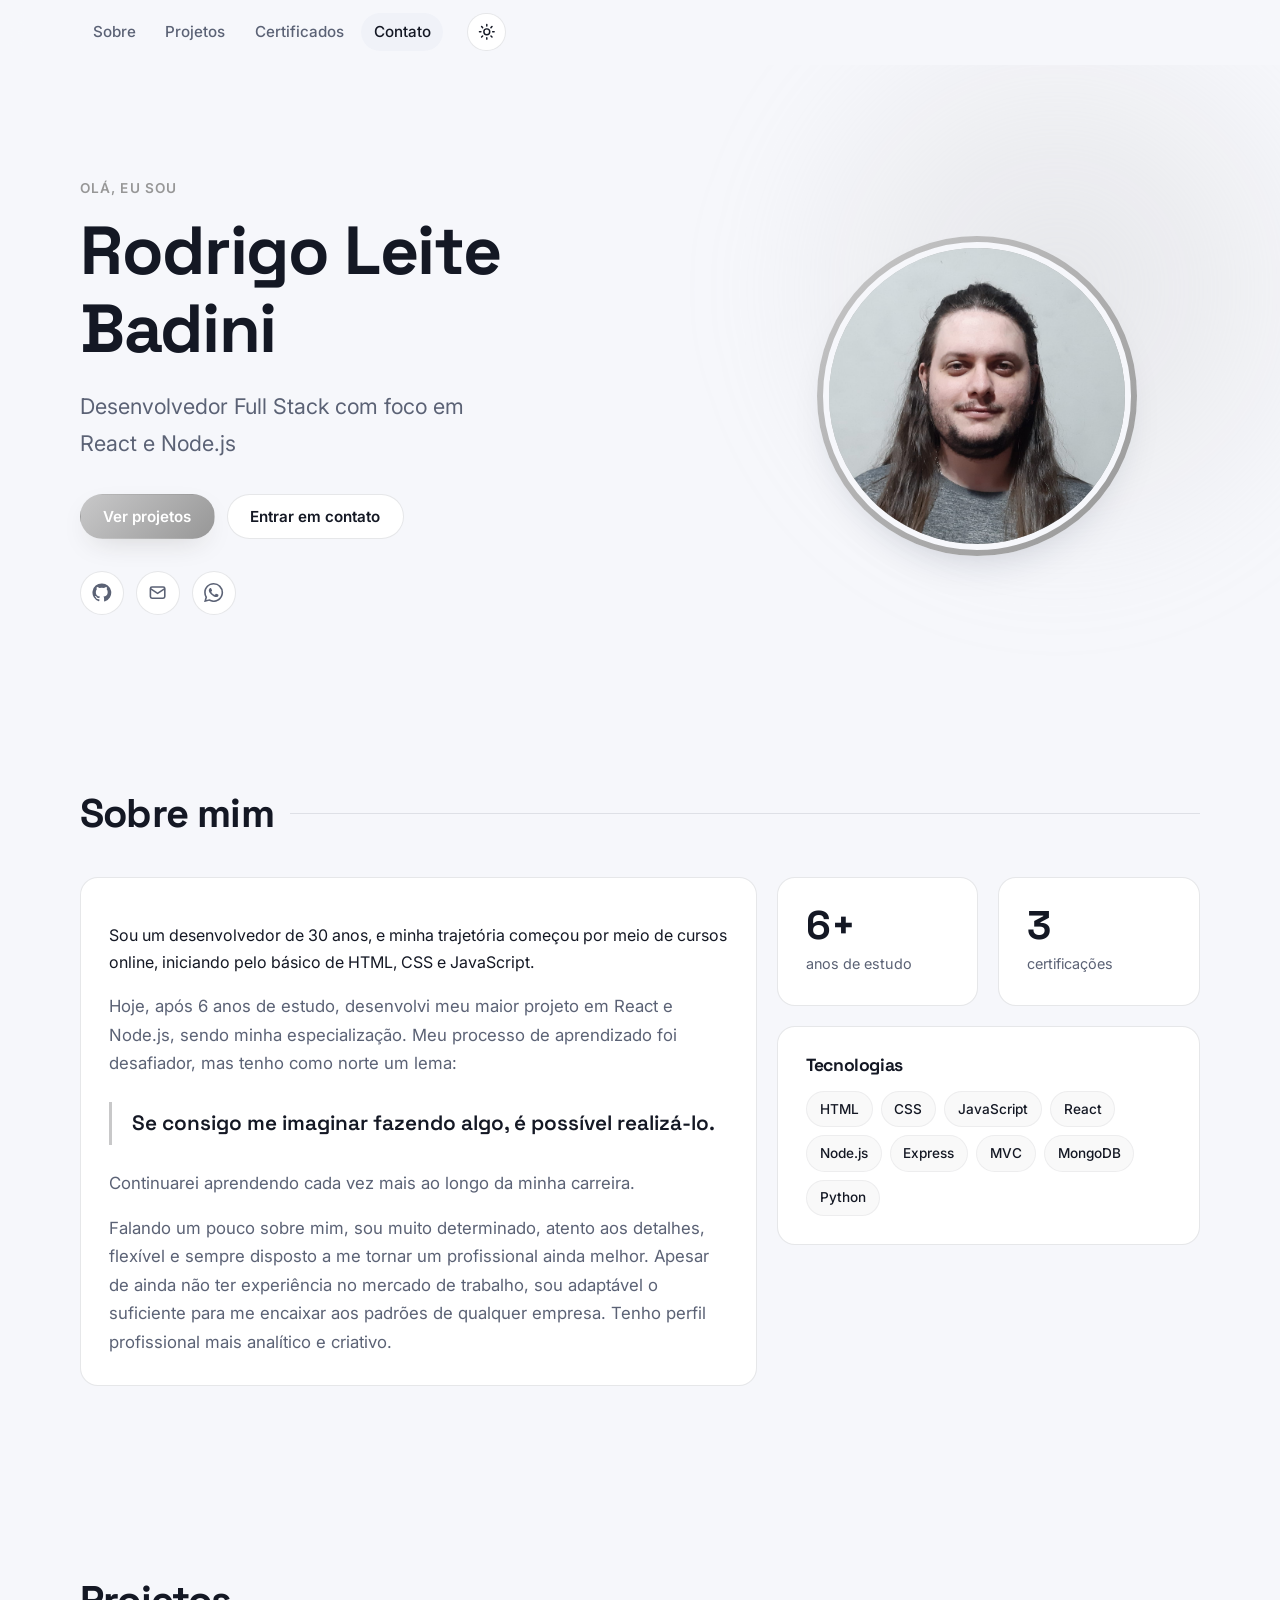
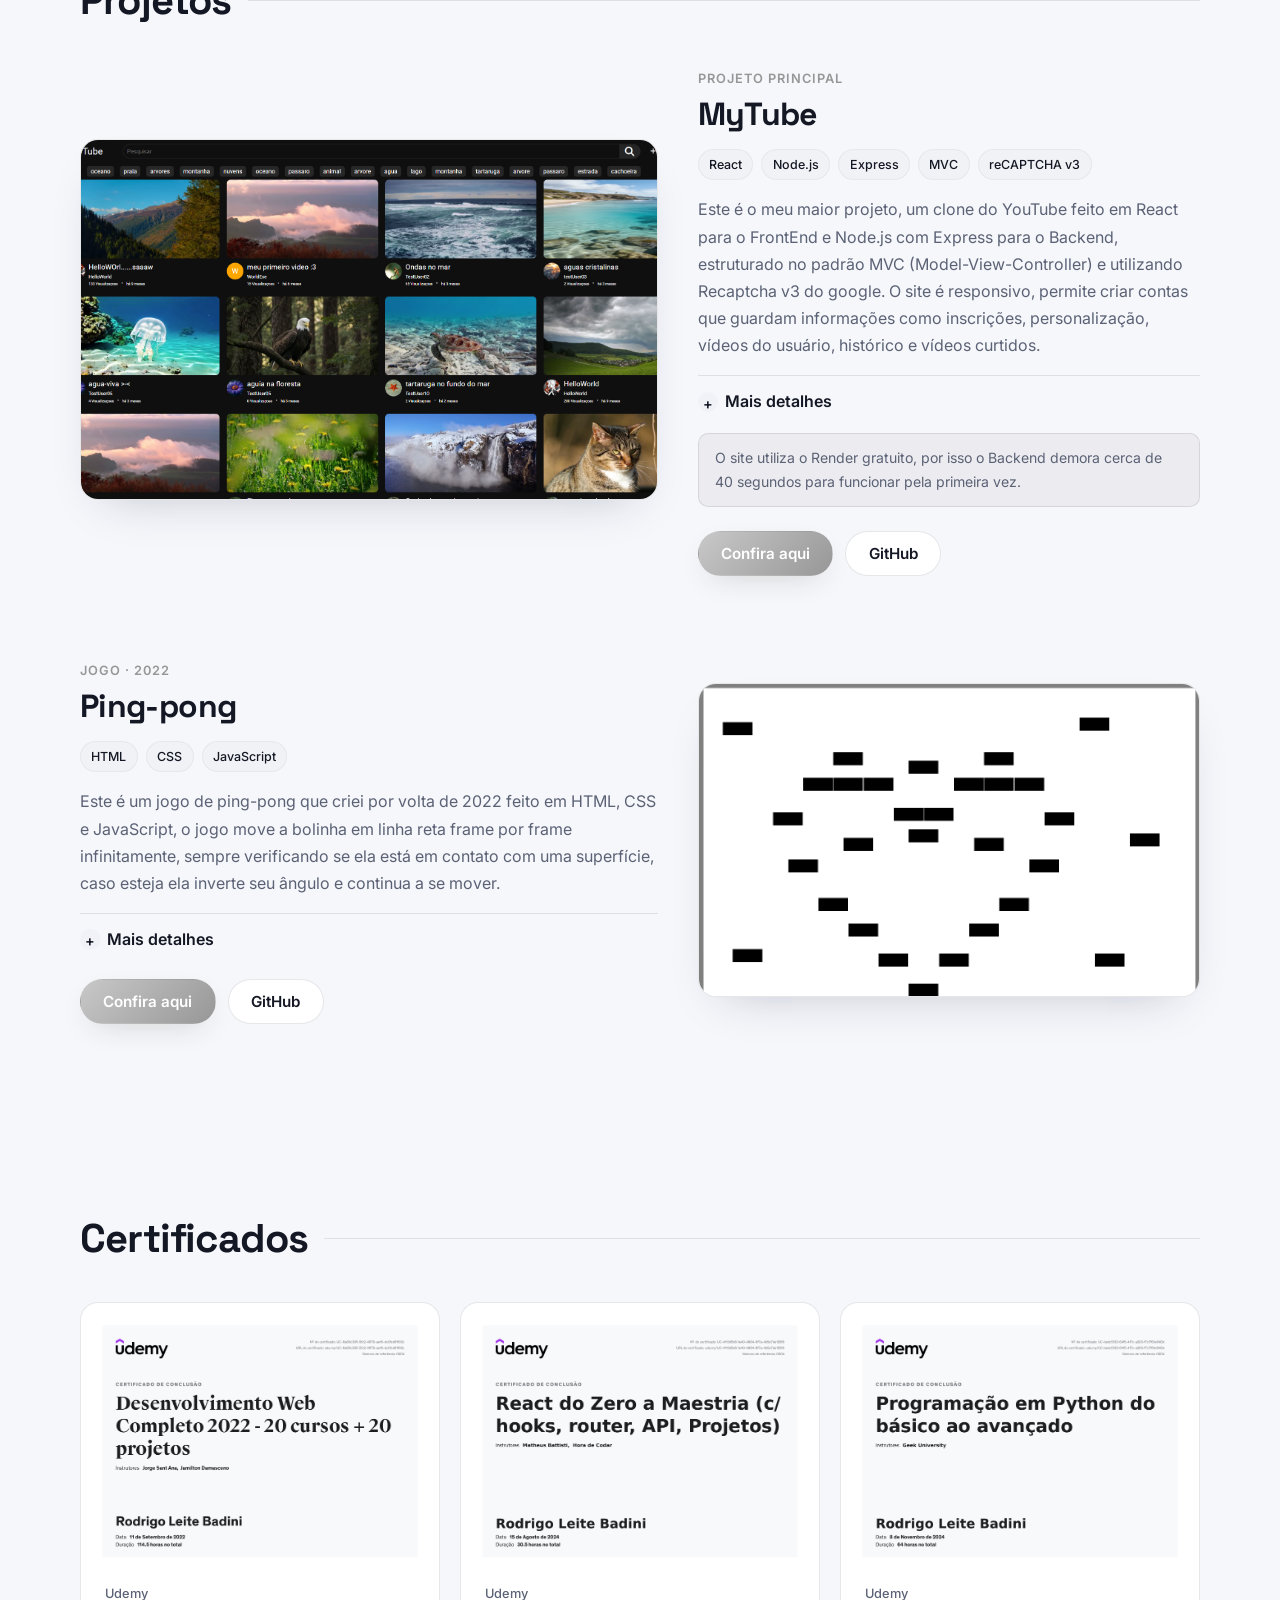
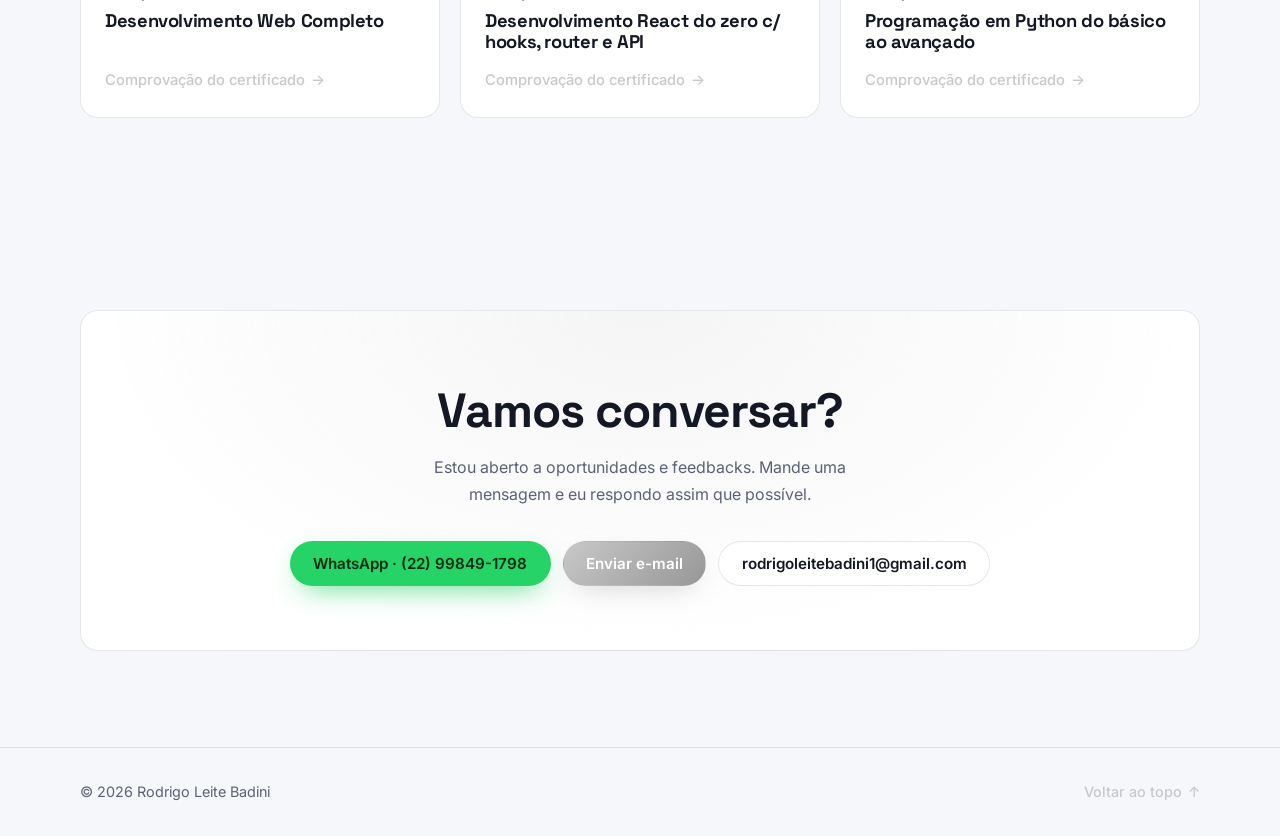
==== commit 05246278: "Add files via upload" ====
--- a/index.html
+++ b/index.html
@@ -1,168 +1,440 @@
-<html>
-  <head>
-    <title>Portifolio</title>
-    <meta charset="UTF-8" />
-    <meta name="viewport" content="width=device-width, initial-scale=1" />
-    <link rel="stylesheet" type="text/css" href="./styles.css" />
-    <script src="./scripts.js"></script>
-  </head>
-  <body onclick="removeEvent(this)">
-    <main>
-      <section class="profile-container">
-        <div class="profile-img-box">
-          <img src="./img/foto de perfil.jpeg" />
-        </div>
-        <div class="profile-title">Rodrigo Leite Badini</div>
-        <div class="profile-about">Sobre mim</div>
-        <div class="profile-description-box">
-          <p>
-            Sou um desenvolvedor de 30 anos, e minha trajetória começou por meio
-            de cursos online, iniciando pelo básico de HTML, CSS e JavaScript.
-            <br />
-            <br />
-            Hoje, após 6 anos de estudo, desenvolvi meu maior projeto em React e
-            Node.js, sendo minha especialização. Meu processo de aprendizado foi
-            desafiador, mas tenho como norte um lema:
-            <strong>
-              se consigo me imaginar fazendo algo, é possível realizá-lo.
-            </strong>
-            Continuarei aprendendo cada vez mais ao longo da minha carreira.
-            <br />
-            <br />
-            Falando um pouco sobre mim, sou muito determinado, atento aos
-            detalhes, flexível e sempre disposto a me tornar um profissional
-            ainda melhor. Apesar de ainda não ter experiência no mercado de
-            trabalho, sou adaptável o suficiente para me encaixar aos padrões de
-            qualquer empresa. Tenho perfil profissional mais analítico e
-            criativo.
-          </p>
-        </div>
-        <div class="line-break"></div>
-      </section>
-      <section class="project-container">
-        <h2>Projetos</h2>
-        <h3>MyTube</h3>
-        <div class="reverse">
-          <a href="/MyTube" class="project-image">
-            <img src="./img/MyTube.png" />
-          </a>
-          <div class="project-description-box">
-            <a href="/MyTube">Confira aqui</a>
-            <p>
-              Este é o meu maior projeto, um clone do YouTube feito em React
-              para o FrontEnd e Node.js com Express para o Backend, utilizando
-              Recaptcha v3 do google. O site é responsivo, permite criar contas
-              que guardam informações como inscrições, personalização, vídeos do
-              usuário, histórico e vídeos curtidos. Os vídeos que aparecem no
-              feed são buscados através de relevância com as tags do usuário ou
-              tags padrões, caso esteja deslogado. Os vídeos também tem
-              informações guardadas no banco de dados como likes, visualizações,
-              descrições e comentários que por sua vez também guardam
-              informações. As contas tem acesso a página de gerenciamento de
-              canais quando estão logadas, onde podem verificar todos os vídeos
-              e suas informações, análises gráficas do ultimo vídeo, comentários
-              de todos os vídeos, personalização de canal e informações. O site
-              utiliza o render gratuito, por isso o Backend demora cerca de 40
-              segundos para funcionar pela primeira vez.<br />
-              Por fim, gostaria de pedir para que deixe um feedback, caso se
-              sinta confortável e/ou encontre bugs no site.
-              <br />
-              <br />
-              <a href="/MyTube/feedback">Clique aqui para dar o feedback.</a>
-              <br />
-              <br />
-              Mais informações sobre o site:
-              <a href="/PrivacyPolicy">Política de privacidade.</a>
-              <br />
-              <br />
-              <a href="https://github.com/World-exe-cute/Projeto-MyTube.git"
-                >Link para o repositório do Github</a
-              >
-            </p>
-          </div>
-        </div>
-        <h3>Ping-pong</h3>
-        <div>
-          <a href="/projects/PingPong/game" class="project-image">
-            <img src="./img/ping-pong.png" />
-          </a>
-          <div class="project-description-box">
-            <a href="/projects/PingPong/game">Confira aqui</a>
-            <p>
-              Este é um jogo de ping-pong que criei por volta de 2022 feito em
-              HTML, CSS e JavaScript, o jogo move a bolinha em linha reta frame
-              por frame infinitamente, sempre verificando se ela está em contato
-              com uma superfície, caso esteja ela inverte seu ângulo e continua
-              a se mover. O jogo detecta superfície nos retângulos e paredes, e
-              a barra movida pelo jogador sempre segue o mouse e tem duas
-              extremidades: direita e esquerda, fazendo o ângulo da bolinha ir
-              preferencialmente para a direção dessa extremidade. O jogo acaba
-              quando a bolinha cruza a linha vermelha ou quando todos os blocos
-              somem, sendo honesto so consegui vencer o jogo uma vez.
-              <br />
-              <br />
-              <a href="https://github.com/World-exe-cute/Portifolio.git"
-                >Link para o repositorio no github</a
-              >
-            </p>
-          </div>
-        </div>
-      </section>
-      <div class="line-break"></div>
-      <section class="experience-container">
-        <h2>Certificados</h2>
-        <div>
-          <h3>Desenvolvimento Web Completo</h3>
-          <a
-            href="https://ude.my/UC-6a80c305-5fc2-4678-ae16-dc0fcd6f193c"
-            target="_blank"
-            >Comprovação do certificado</a
-          >
-          <div class="hidden-certificate">
-            <div class="button" onclick="showCertificate(this)">
-              Mostrar Certificado.
-            </div>
-            <img src="./img/Certificado desenvolvimento frontEnt UDEMY.jpg" />
-          </div>
-
-          <h3>Udemy: Desenvolvimento React do zero c/ hooks, router e API.</h3>
-          <a
-            href="https://ude.my/UC-4113d5b6-fe40-4984-9f7a-4b5e7de125f8"
-            target="_blank"
-          >
-            Comprovação do certificado
-          </a>
-          <div class="hidden-certificate">
-            <div class="button" onclick="showCertificate(this)">
-              Mostrar Certificado.
-            </div>
-            <img src="./img/certificado React UDEMY.jpg" />
-          </div>
-
-          <h3>Programação em Python do básico ao avançado.</h3>
-          <a
-            href="https://ude.my/UC-bedc5133-64f5-4f7c-a203-f7c7f61e648d"
-            target="_blank"
-          >
-            Comprovação do certificado
-          </a>
-          <div class="hidden-certificate">
-            <div class="button" onclick="showCertificate(this)">
-              Mostrar Certificado.
-            </div>
-            <img src="./img/Certificado Python UDEMY.jpg" />
-          </div>
-        </div>
-      </section>
-      <div class="line-break"></div>
-    </main>
-    <footer>
-      <h2>Entre em contato</h2>
-      <a
-        href="https://mail.google.com/mail/?view=cm&fs=1&to=rodrigoleitebadini1@gmail.com&su=Contato%20pelo%20portfólio"
-        >rodrigoleitebadini1@gmail.com</a
-      >
-      <div onclick="rollTop()">Voltar ao topo</div>
-    </footer>
-  </body>
-</html>
+<!doctype html>
+<html lang="pt-BR">
+  <head>
+    <meta charset="UTF-8" />
+    <meta name="viewport" content="width=device-width, initial-scale=1" />
+    <title>Rodrigo Leite Badini · Desenvolvedor</title>
+    <meta
+      name="description"
+      content="Portfólio de Rodrigo Leite Badini, desenvolvedor focado em React e Node.js."
+    />
+    <meta name="theme-color" content="#0b0d12" />
+    <link rel="preconnect" href="https://fonts.googleapis.com" />
+    <link rel="preconnect" href="https://fonts.gstatic.com" crossorigin />
+    <link
+      rel="stylesheet"
+      href="https://fonts.googleapis.com/css2?family=Inter:wght@400;500;600&family=Space+Grotesk:wght@500;600;700&display=swap"
+    />
+    <link rel="stylesheet" href="./styles.css" />
+    <script>
+      document.documentElement.classList.add("js");
+      try {
+        const saved = localStorage.getItem("theme");
+        if (saved) document.documentElement.dataset.theme = saved;
+      } catch (e) {}
+    </script>
+    <script src="./scripts.js" defer></script>
+  </head>
+  <body>
+    <header class="nav">
+      <div class="nav-inner">
+        
+        <nav class="nav-links" aria-label="Navegação principal">
+          <a href="#sobre">Sobre</a>
+          <a href="#projetos">Projetos</a>
+          <a href="#certificados">Certificados</a>
+          <a href="#contato">Contato</a>
+        </nav>
+        <button
+          class="theme-toggle"
+          type="button"
+          aria-label="Alternar tema claro/escuro"
+        >
+          <svg class="icon-sun" viewBox="0 0 24 24" aria-hidden="true">
+            <circle cx="12" cy="12" r="4" />
+            <path
+              d="M12 2v2M12 20v2M4.9 4.9l1.4 1.4M17.7 17.7l1.4 1.4M2 12h2M20 12h2M4.9 19.1l1.4-1.4M17.7 6.3l1.4-1.4"
+            />
+          </svg>
+          <svg class="icon-moon" viewBox="0 0 24 24" aria-hidden="true">
+            <path d="M21 12.8A9 9 0 1 1 11.2 3a7 7 0 0 0 9.8 9.8z" />
+          </svg>
+        </button>
+      </div>
+    </header>
+
+    <main id="topo">
+      <section class="hero">
+        <div class="hero-glow" aria-hidden="true"></div>
+        <div class="container hero-inner">
+          <div class="hero-text reveal">
+            <p class="eyebrow">Olá, eu sou</p>
+            <h1>Rodrigo Leite Badini</h1>
+            <p class="hero-role">
+              Desenvolvedor Full Stack com
+              foco em React e Node.js
+            </p>
+            <div class="hero-actions">
+              <a href="#projetos" class="btn btn-primary">Ver projetos</a>
+              <a href="#contato" class="btn btn-ghost">Entrar em contato</a>
+            </div>
+            <ul class="socials">
+              <li>
+                <a
+                  href="https://github.com/World-exe-cute"
+                  target="_blank"
+                  rel="noopener"
+                  aria-label="GitHub"
+                >
+                  <svg viewBox="0 0 24 24" aria-hidden="true">
+                    <path
+                      d="M12 .5a11.5 11.5 0 0 0-3.6 22.4c.6.1.8-.3.8-.6v-2c-3.2.7-3.9-1.5-3.9-1.5-.5-1.3-1.3-1.7-1.3-1.7-1-.7.1-.7.1-.7 1.2.1 1.8 1.2 1.8 1.2 1 1.8 2.8 1.3 3.5 1 .1-.8.4-1.3.7-1.6-2.6-.3-5.3-1.3-5.3-5.7 0-1.3.5-2.3 1.2-3.1-.1-.3-.5-1.5.1-3.1 0 0 1-.3 3.2 1.2a11 11 0 0 1 5.8 0c2.2-1.5 3.2-1.2 3.2-1.2.6 1.6.2 2.8.1 3.1.8.8 1.2 1.9 1.2 3.1 0 4.4-2.7 5.4-5.3 5.7.4.4.8 1.1.8 2.2v3.2c0 .3.2.7.8.6A11.5 11.5 0 0 0 12 .5z"
+                    />
+                  </svg>
+                </a>
+              </li>
+              <li>
+                <a
+                  href="mailto:rodrigoleitebadini1@gmail.com"
+                  aria-label="E-mail"
+                >
+                  <svg class="icon-stroke" viewBox="0 0 24 24" aria-hidden="true">
+                    <rect x="3" y="5" width="18" height="14" rx="2" />
+                    <path d="m3 7 9 6 9-6" />
+                  </svg>
+                </a>
+              </li>
+              <li>
+                <a
+                  href="https://wa.me/5522998491798"
+                  target="_blank"
+                  rel="noopener"
+                  aria-label="WhatsApp"
+                >
+                  <svg viewBox="0 0 24 24" aria-hidden="true">
+                    <path
+                      d="M17.47 14.38c-.3-.15-1.76-.87-2.03-.97-.27-.1-.47-.15-.67.15-.2.3-.77.97-.94 1.16-.17.2-.35.22-.64.08-.3-.15-1.26-.46-2.39-1.48-.88-.79-1.48-1.76-1.65-2.06-.17-.3-.02-.46.13-.6.13-.14.3-.35.45-.52.15-.18.2-.3.3-.5.1-.2.05-.37-.03-.52-.07-.15-.67-1.61-.92-2.2-.24-.58-.49-.5-.67-.51h-.57c-.2 0-.52.07-.79.37-.27.3-1.04 1.02-1.04 2.48s1.07 2.88 1.21 3.07c.15.2 2.1 3.2 5.08 4.49.71.3 1.26.49 1.7.62.71.23 1.36.2 1.87.12.57-.08 1.76-.72 2-1.41.25-.7.25-1.29.18-1.41-.08-.13-.28-.2-.57-.35m-5.42 7.4h-.01a9.87 9.87 0 0 1-5.03-1.38l-.36-.21-3.74.98 1-3.65-.24-.37a9.86 9.86 0 0 1-1.51-5.26c0-5.45 4.44-9.88 9.89-9.88 2.64 0 5.12 1.03 6.99 2.9a9.83 9.83 0 0 1 2.89 6.99c0 5.45-4.44 9.88-9.88 9.88m8.41-18.3A11.82 11.82 0 0 0 12.05 0C5.5 0 .16 5.34.16 11.89c0 2.1.55 4.14 1.59 5.95L.06 24l6.3-1.65a11.88 11.88 0 0 0 5.69 1.45c6.55 0 11.89-5.34 11.89-11.89a11.82 11.82 0 0 0-3.48-8.41z"
+                    />
+                  </svg>
+                </a>
+              </li>
+            </ul>
+          </div>
+          <div class="hero-photo reveal">
+            <img
+              src="./img/foto de perfil.jpeg"
+              alt="Foto de Rodrigo Leite Badini"
+              width="320"
+              height="320"
+            />
+          </div>
+        </div>
+      </section>
+
+      <section id="sobre" class="section">
+        <div class="container">
+          <div class="section-head reveal">
+            
+            <h2>Sobre mim</h2>
+          </div>
+          <div class="about-grid">
+            <div class="card about-text reveal">
+        <p></p>      
+                Sou um desenvolvedor de 30 anos, e minha trajetória começou por
+                meio de cursos online, iniciando pelo básico de HTML, CSS e
+                JavaScript.
+              </p>
+              <p>
+                Hoje, após 6 anos de estudo, desenvolvi meu maior projeto em
+                React e Node.js, sendo minha especialização. Meu processo de
+                aprendizado foi desafiador, mas tenho como norte um lema:
+              </p>
+              <blockquote>
+                Se consigo me imaginar fazendo algo, é possível realizá-lo.
+              </blockquote>
+              <p>
+                Continuarei aprendendo cada vez mais ao longo da minha carreira.
+              </p>
+              <p>
+                Falando um pouco sobre mim, sou muito determinado, atento aos
+                detalhes, flexível e sempre disposto a me tornar um profissional
+                ainda melhor. Apesar de ainda não ter experiência no mercado de
+                trabalho, sou adaptável o suficiente para me encaixar aos padrões
+                de qualquer empresa. Tenho perfil profissional mais analítico e
+                criativo.
+              </p>
+            </div>
+            <aside class="about-side">
+              <div class="card stat reveal">
+                <strong>6+</strong>
+                <span>anos de estudo</span>
+              </div>
+              <div class="card stat reveal">
+                <strong>3</strong>
+                <span>certificações</span>
+              </div>
+              <div class="card reveal">
+                <h3 class="card-title">Tecnologias</h3>
+                <ul class="chips">
+                  <li>HTML</li>
+                  <li>CSS</li>
+                  <li>JavaScript</li>
+                  <li>React</li>
+                  <li>Node.js</li>
+                  <li>Express</li>
+                  <li>MVC</li>
+                  <li>MongoDB</li>
+                  <li>Python</li>
+                </ul>
+              </div>
+            </aside>
+          </div>
+        </div>
+      </section>
+
+      <section id="projetos" class="section">
+        <div class="container">
+          <div class="section-head reveal">
+            
+            <h2>Projetos</h2>
+          </div>
+
+          <article class="project reveal">
+            <a href="/MyTube" class="project-media">
+              <img
+                src="./img/MyTube.png"
+                alt="Captura de tela do MyTube"
+                loading="lazy"
+              />
+            </a>
+            <div class="project-body">
+              <span class="project-label">Projeto principal</span>
+              <h3>MyTube</h3>
+              <ul class="chips chips-sm">
+                <li>React</li>
+                <li>Node.js</li>
+                <li>Express</li>
+                <li>MVC</li>
+                <li>reCAPTCHA v3</li>
+              </ul>
+              <p>
+                Este é o meu maior projeto, um clone do YouTube feito em React
+                para o FrontEnd e Node.js com Express para o Backend, estruturado
+                no padrão MVC (Model-View-Controller) e utilizando Recaptcha v3
+                do google. O site é responsivo, permite criar contas
+                que guardam informações como inscrições, personalização, vídeos
+                do usuário, histórico e vídeos curtidos.
+              </p>
+              <details>
+                <summary>Mais detalhes</summary>
+                <p>
+                  Os vídeos que aparecem no feed são buscados através de
+                  relevância com as tags do usuário ou tags padrões, caso esteja
+                  deslogado. Os vídeos também têm informações guardadas no banco
+                  de dados como likes, visualizações, descrições e comentários que
+                  por sua vez também guardam informações.
+                </p>
+                <p>
+                  As contas têm acesso à página de gerenciamento de canais quando
+                  estão logadas, onde podem verificar todos os vídeos e suas
+                  informações, análises gráficas do último vídeo, comentários de
+                  todos os vídeos, personalização de canal e informações.
+                </p>
+                <p>
+                  Por fim, gostaria de pedir para que deixe um
+                  <a href="/MyTube/feedback">feedback</a>, caso se sinta
+                  confortável e/ou encontre bugs no site. Mais informações na
+                  <a href="/PrivacyPolicy">política de privacidade</a>.
+                </p>
+              </details>
+              <p class="note">
+                O site utiliza o Render gratuito, por isso o Backend demora cerca
+                de 40 segundos para funcionar pela primeira vez.
+              </p>
+              <div class="project-actions">
+                <a href="/MyTube" class="btn btn-primary">Confira aqui</a>
+                <a
+                  href="https://github.com/World-exe-cute/Projeto-MyTube.git"
+                  class="btn btn-ghost"
+                  target="_blank"
+                  rel="noopener"
+                  >GitHub</a
+                >
+              </div>
+            </div>
+          </article>
+
+          <article class="project project-reverse reveal">
+            <a href="/projects/PingPong/game.html" class="project-media">
+              <img
+                src="./img/ping-pong.png"
+                alt="Captura de tela do jogo Ping-pong"
+                loading="lazy"
+              />
+            </a>
+            <div class="project-body">
+              <span class="project-label">Jogo · 2022</span>
+              <h3>Ping-pong</h3>
+              <ul class="chips chips-sm">
+                <li>HTML</li>
+                <li>CSS</li>
+                <li>JavaScript</li>
+              </ul>
+              <p>
+                Este é um jogo de ping-pong que criei por volta de 2022 feito em
+                HTML, CSS e JavaScript, o jogo move a bolinha em linha reta frame
+                por frame infinitamente, sempre verificando se ela está em
+                contato com uma superfície, caso esteja ela inverte seu ângulo e
+                continua a se mover.
+              </p>
+              <details>
+                <summary>Mais detalhes</summary>
+                <p>
+                  O jogo detecta superfície nos retângulos e paredes, e a barra
+                  movida pelo jogador sempre segue o mouse e tem duas
+                  extremidades: direita e esquerda, fazendo o ângulo da bolinha
+                  ir preferencialmente para a direção dessa extremidade. O jogo
+                  acaba quando a bolinha cruza a linha vermelha ou quando todos os
+                  blocos somem, sendo honesto só consegui vencer o jogo uma vez.
+                </p>
+              </details>
+              <div class="project-actions">
+                <a href="/projects/PingPong/game" class="btn btn-primary"
+                  >Confira aqui</a
+                >
+                <a
+                  href="https://github.com/World-exe-cute/Portifolio.git"
+                  class="btn btn-ghost"
+                  target="_blank"
+                  rel="noopener"
+                  >GitHub</a
+                >
+              </div>
+            </div>
+          </article>
+        </div>
+      </section>
+
+      <section id="certificados" class="section">
+        <div class="container">
+          <div class="section-head reveal">
+            
+            <h2>Certificados</h2>
+          </div>
+          <div class="cert-grid">
+            <article class="card cert reveal">
+              <button
+                class="cert-thumb"
+                type="button"
+                data-src="./img/Certificado desenvolvimento frontEnt UDEMY.jpg"
+                data-title="Desenvolvimento Web Completo"
+              >
+                <img
+                  src="./img/Certificado desenvolvimento frontEnt UDEMY.jpg"
+                  alt="Certificado Desenvolvimento Web Completo"
+                  loading="lazy"
+                />
+                <span>Ver certificado</span>
+              </button>
+              <span class="cert-issuer">Udemy</span>
+              <h3>Desenvolvimento Web Completo</h3>
+              <a
+                href="https://ude.my/UC-6a80c305-5fc2-4678-ae16-dc0fcd6f193c"
+                target="_blank"
+                rel="noopener"
+                class="link-arrow"
+                >Comprovação do certificado</a
+              >
+            </article>
+
+            <article class="card cert reveal">
+              <button
+                class="cert-thumb"
+                type="button"
+                data-src="./img/certificado React UDEMY.jpg"
+                data-title="Desenvolvimento React do zero c/ hooks, router e API"
+              >
+                <img
+                  src="./img/certificado React UDEMY.jpg"
+                  alt="Certificado Desenvolvimento React"
+                  loading="lazy"
+                />
+                <span>Ver certificado</span>
+              </button>
+              <span class="cert-issuer">Udemy</span>
+              <h3>Desenvolvimento React do zero c/ hooks, router e API</h3>
+              <a
+                href="https://ude.my/UC-4113d5b6-fe40-4984-9f7a-4b5e7de125f8"
+                target="_blank"
+                rel="noopener"
+                class="link-arrow"
+                >Comprovação do certificado</a
+              >
+            </article>
+
+            <article class="card cert reveal">
+              <button
+                class="cert-thumb"
+                type="button"
+                data-src="./img/Certificado Python UDEMY.jpg"
+                data-title="Programação em Python do básico ao avançado"
+              >
+                <img
+                  src="./img/Certificado Python UDEMY.jpg"
+                  alt="Certificado Programação em Python"
+                  loading="lazy"
+                />
+                <span>Ver certificado</span>
+              </button>
+              <span class="cert-issuer">Udemy</span>
+              <h3>Programação em Python do básico ao avançado</h3>
+              <a
+                href="https://ude.my/UC-bedc5133-64f5-4f7c-a203-f7c7f61e648d"
+                target="_blank"
+                rel="noopener"
+                class="link-arrow"
+                >Comprovação do certificado</a
+              >
+            </article>
+          </div>
+        </div>
+      </section>
+
+      <section id="contato" class="section">
+        <div class="container">
+          <div class="card contact reveal">
+            <h2>Vamos conversar?</h2>
+            <p>
+              Estou aberto a oportunidades e feedbacks. Mande uma mensagem e eu
+              respondo assim que possível.
+            </p>
+            <div class="contact-actions">
+              <a
+                href="https://wa.me/5522998491798"
+                target="_blank"
+                rel="noopener"
+                class="btn btn-whatsapp"
+                >WhatsApp · (22) 99849-1798</a
+              >
+              <a
+                href="https://mail.google.com/mail/?view=cm&fs=1&to=rodrigoleitebadini1@gmail.com&su=Contato%20pelo%20portfólio"
+                target="_blank"
+                rel="noopener"
+                class="btn btn-primary"
+                >Enviar e-mail</a
+              >
+              <button class="btn btn-ghost copy-email" type="button">
+                <span>rodrigoleitebadini1@gmail.com</span>
+              </button>
+            </div>
+          </div>
+        </div>
+      </section>
+    </main>
+
+    <footer class="footer">
+      <div class="container footer-inner">
+        <p>© <span class="year"></span> Rodrigo Leite Badini</p>
+        <a href="#topo" class="link-arrow link-up">Voltar ao topo</a>
+      </div>
+    </footer>
+
+    <dialog class="lightbox" aria-label="Certificado">
+      <button class="lightbox-close" type="button" aria-label="Fechar">
+        ×
+      </button>
+      <img alt="" />
+      <p class="lightbox-title"></p>
+    </dialog>
+  </body>
+</html>
--- a/styles.css
+++ b/styles.css
@@ -1,318 +1,918 @@
-/*nav {
-  width: max-content;
-  position: sticky;
-  top: 0;
-  margin-top: -10px;
-  margin-left: -10px;
-  padding: 1rem;
-  background: gray;
-  border-bottom-right-radius: 15px;
-  visibility: hidden;
-}
-
-nav.show {
-  visibility: visible;
-}
-
-nav > .image-box {
-  width: 100px;
-  height: 100px;
-  border-radius: 50%;
-  margin: auto;
-}
-
-nav img {
-  width: 100%;
-  height: 100%;
-  border-radius: 50%;
-  object-fit: cover;
-}*/
-
-nav > .title-box {
-  font-size: 1.3rem;
-}
-
-nav > .title-box > div {
-  margin: auto;
-  width: max-content;
-}
-
-body {
-  background: linear-gradient(
-    to left,
-    rgb(112, 112, 112),
-    rgb(202, 201, 201),
-    rgb(202, 201, 201),
-    rgb(112, 112, 112)
-  );
-}
-
-body > .profile-container {
-  margin: auto;
-}
-
-main > .profile-container > .profile-img-box {
-  width: 300px;
-  height: 300px;
-  margin: auto;
-  margin-top: 5rem;
-  border-radius: 50%;
-}
-
-main > .profile-container > .profile-img-box > img {
-  width: 100%;
-  height: 100%;
-  object-fit: cover;
-  border-radius: 50%;
-}
-
-main > .profile-container > .profile-title {
-  font-size: 2rem;
-  margin: auto;
-  width: max-content;
-  margin-top: 1rem;
-}
-
-main > .profile-container > .profile-about {
-  font-size: 1.6rem;
-  margin: 1rem auto;
-  width: max-content;
-}
-
-main > .profile-container > .profile-description-box {
-  width: 80%;
-  margin: auto;
-  border: 1px solid gray;
-  padding: 1rem;
-  border-radius: 15px;
-  background: rgb(231 222 222);
-}
-
-main > .profile-container > .profile-description-box > p {
-  font-size: 1.2rem;
-  margin: 0;
-}
-
-.line-break {
-  width: 70%;
-  height: 3px;
-  background: gray;
-  border-radius: 25%;
-  margin: 0 auto;
-  margin-top: 3rem;
-}
-
-main .project-container > h2 {
-  font-size: 2rem;
-  margin: 0 auto;
-  width: max-content;
-  margin-top: 1rem;
-  text-decoration: underline;
-}
-
-main .project-container > h3 {
-  font-size: 1.5rem;
-  margin: 1rem auto;
-  width: max-content;
-}
-
-main .project-container > div {
-  display: flex;
-  margin: auto;
-  width: 80%;
-}
-
-main .project-container > div.reverse {
-  flex-direction: row-reverse;
-}
-
-main .project-container .project-image {
-  width: 45%;
-  height: 300px;
-  align-self: center;
-  border-radius: 15px;
-  cursor: pointer;
-}
-
-main .project-container .project-image img {
-  width: 100%;
-  height: 100%;
-  border-radius: 15px;
-  object-fit: fill;
-}
-
-main .project-container .project-description-box {
-  width: 50%;
-  margin: 0 1rem;
-  border-radius: 15px;
-  border: 1px solid gray;
-  padding: 1rem;
-  background: rgb(231 222 222);
-}
-
-main .project-container .project-description-box > a {
-  all: unset;
-  justify-self: center;
-  font-size: 1.5rem;
-  padding: 0.5rem 1rem;
-  background: rgb(197, 197, 197);
-  border-radius: 25px;
-  margin-top: 1rem;
-  display: flex;
-  cursor: pointer;
-}
-
-main .project-container .project-description-box > p {
-  font-size: 1.1rem;
-}
-
-main .experience-container > h2 {
-  width: max-content;
-  margin: 2rem auto;
-  font-size: 2rem;
-  text-decoration: underline;
-}
-
-main .experience-container > div {
-  padding: 1rem 2rem;
-  border: 1px solid gray;
-  border-radius: 15px;
-  width: 80%;
-  margin: auto;
-  background: rgb(231 222 222);
-}
-
-main .experience-container > div h3 {
-  font-size: 1.5rem;
-}
-
-main .experience-container > div a {
-  all: unset;
-  font-size: 1.2rem;
-  cursor: pointer;
-  color: black;
-}
-
-main .experience-container > div a:hover {
-  color: #0b2a91;
-  font-weight: bold;
-}
-
-main .experience-container .hidden-certificate {
-  position: relative;
-  justify-content: center;
-}
-
-main .experience-container .hidden-certificate:not(:last-child) {
-  border-bottom: 1px solid gray;
-  padding-bottom: 2rem;
-}
-
-main .experience-container .hidden-certificate > img {
-  position: absolute;
-  width: 80%;
-  display: flex;
-  visibility: hidden;
-  justify-self: center;
-  border-radius: 25px;
-  margin-bottom: 30px;
-  top: -5px;
-  z-index: 50;
-}
-
-main .experience-container .hidden-certificate .button {
-  background: rgb(167, 152, 152);
-  border-radius: 25px;
-  width: max-content;
-  margin: auto;
-  padding: 1rem;
-  font-size: 1.2rem;
-  cursor: pointer;
-  background: rgb(205 190 190);
-}
-
-main .experience-container .hidden-certificate .button:hover {
-  background: rgb(187 173 173);
-}
-
-main .experience-container .hidden-certificate.active > img {
-  visibility: visible;
-}
-
-footer {
-  margin-top: 2rem;
-}
-
-footer h2 {
-  font-size: 2rem;
-  width: max-content;
-  margin: auto;
-  margin-bottom: 2rem;
-}
-
-footer a {
-  all: unset;
-  border: 1px solid gray;
-  border-radius: 25px;
-  font-size: 1.3rem;
-  padding: 1rem 2rem;
-  display: flex;
-  margin: auto;
-  width: max-content;
-  cursor: pointer;
-  background: rgb(221 216 216);
-}
-
-footer a:hover,
-footer > div:hover {
-  background: rgb(209 197 197);
-}
-
-footer a:hover,
-footer > div:hover {
-  color: #0b2a91;
-}
-
-footer > div {
-  width: max-content;
-  margin: auto;
-  margin-top: 2rem;
-  font-size: 1.3rem;
-  cursor: pointer;
-  border: 1px solid gray;
-  padding: 0.5rem 1rem;
-  border-radius: 25px;
-  background: rgb(221 216 216);
-}
-
-@media (max-width: 1100px) {
-  main .project-container > div {
-    display: grid;
-    justify-items: center;
-  }
-
-  main .project-container .project-image {
-    width: 75%;
-    height: 350px;
-  }
-
-  main .project-container .project-description-box {
-    width: 100%;
-    margin-top: 1rem;
-  }
-}
-
-@media (max-width: 850px) {
-  main .project-container .project-image {
-    height: 300px;
-    width: 100%;
-  }
-
-  main .experience-container .hidden-certificate > img {
-    width: 100%;
-  }
-
-  main > .profile-container > .profile-description-box {
-    width: 90%;
-  }
-}
+:root {
+  --bg: #0b0d12;
+  --bg-elev: #12151c;
+  --surface: rgba(255, 255, 255, 0.04);
+  --surface-hover: rgba(255, 255, 255, 0.07);
+  --border: rgba(255, 255, 255, 0.09);
+  --text: #e8eaf0;
+  --text-muted: #9aa1b1;
+  --accent: #a5a5a8;
+  --accent-2: #757575;
+  --accent-contrast: #0b0d12;
+  --nav-bg: rgba(11, 13, 18, 0.7);
+  --shadow: 0 20px 50px -20px rgba(0, 0, 0, 0.6);
+  --radius: 18px;
+  --radius-sm: 10px;
+  --font-body: "Inter", system-ui, -apple-system, "Segoe UI", sans-serif;
+  --font-display: "Space Grotesk", var(--font-body);
+  color-scheme: dark;
+}
+
+@media (prefers-color-scheme: light) {
+  :root:not([data-theme="dark"]) {
+    --bg: #f6f7fb;
+    --bg-elev: #ffffff;
+    --surface: #ffffff;
+    --surface-hover: #f0f2f8;
+    --border: rgba(15, 20, 40, 0.1);
+    --text: #141824;
+    --text-muted: #5b6275;
+    --accent: #c8c8c9;
+    --accent-2: #979797;
+    --accent-contrast: #ffffff;
+    --nav-bg: rgba(246, 247, 251, 0.75);
+    --shadow: 0 20px 45px -25px rgba(20, 30, 60, 0.25);
+    color-scheme: light;
+  }
+}
+
+:root[data-theme="light"] {
+  --bg: #f6f7fb;
+  --bg-elev: #ffffff;
+  --surface: #ffffff;
+  --surface-hover: #f0f2f8;
+  --border: rgba(15, 20, 40, 0.1);
+  --text: #141824;
+  --text-muted: #5b6275;
+  --accent: #a5a5a8;
+  --accent-2: #757575;
+  --accent-contrast: #ffffff;
+  --nav-bg: rgba(246, 247, 251, 0.75);
+  --shadow: 0 20px 45px -25px rgba(20, 30, 60, 0.25);
+  color-scheme: light;
+}
+
+*,
+*::before,
+*::after {
+  box-sizing: border-box;
+}
+
+html {
+  scroll-behavior: smooth;
+  scroll-padding-top: 5rem;
+}
+
+body {
+  margin: 0;
+  background: var(--bg);
+  color: var(--text);
+  font-family: var(--font-body);
+  font-size: 1rem;
+  line-height: 1.7;
+  -webkit-font-smoothing: antialiased;
+  overflow-x: hidden;
+}
+
+img {
+  max-width: 100%;
+  display: block;
+}
+
+a {
+  color: var(--accent);
+  text-decoration: none;
+}
+
+a:hover {
+  text-decoration: underline;
+  text-underline-offset: 3px;
+}
+
+h1,
+h2,
+h3 {
+  font-family: var(--font-display);
+  line-height: 1.15;
+  margin: 0;
+  letter-spacing: -0.02em;
+}
+
+:focus-visible {
+  outline: 2px solid var(--accent);
+  outline-offset: 3px;
+  border-radius: 6px;
+}
+
+.container {
+  width: min(1120px, 100% - 2rem);
+  margin-inline: auto;
+}
+
+.gradient-text {
+  background: linear-gradient(90deg, var(--accent), var(--accent-2));
+  -webkit-background-clip: text;
+  background-clip: text;
+  color: transparent;
+}
+
+/* Navegação */
+.nav {
+  position: sticky;
+  top: 0;
+  z-index: 40;
+  background: var(--nav-bg);
+  backdrop-filter: blur(14px);
+  -webkit-backdrop-filter: blur(14px);
+  border-bottom: 1px solid transparent;
+  transition: border-color 0.3s;
+}
+
+.nav.scrolled {
+  border-bottom-color: var(--border);
+}
+
+.nav-inner {
+  width: min(1120px, 100% - 2rem);
+  margin-inline: auto;
+  height: 4rem;
+  display: flex;
+  align-items: center;
+  gap: 1.5rem;
+}
+
+.nav-brand {
+  font-family: var(--font-display);
+  font-weight: 700;
+  font-size: 1.35rem;
+  color: var(--text);
+  margin-right: auto;
+}
+
+.nav-brand span {
+  color: var(--accent);
+}
+
+.nav-brand:hover {
+  text-decoration: none;
+}
+
+.nav-links {
+  display: flex;
+  gap: 0.25rem;
+}
+
+.nav-links a {
+  color: var(--text-muted);
+  font-size: 0.95rem;
+  font-weight: 500;
+  padding: 0.4rem 0.8rem;
+  border-radius: 999px;
+  transition:
+    color 0.2s,
+    background 0.2s;
+}
+
+.nav-links a:hover,
+.nav-links a.active {
+  color: var(--text);
+  background: var(--surface-hover);
+  text-decoration: none;
+}
+
+.theme-toggle {
+  display: grid;
+  place-items: center;
+  width: 2.4rem;
+  height: 2.4rem;
+  border-radius: 50%;
+  border: 1px solid var(--border);
+  background: var(--surface);
+  color: var(--text);
+  cursor: pointer;
+  transition: background 0.2s;
+}
+
+.theme-toggle:hover {
+  background: var(--surface-hover);
+}
+
+.theme-toggle svg {
+  width: 1.1rem;
+  height: 1.1rem;
+  fill: none;
+  stroke: currentColor;
+  stroke-width: 2;
+  stroke-linecap: round;
+  stroke-linejoin: round;
+}
+
+.icon-sun {
+  display: none;
+}
+
+:root[data-theme="light"] .icon-sun {
+  display: block;
+}
+
+:root[data-theme="light"] .icon-moon {
+  display: none;
+}
+
+@media (prefers-color-scheme: light) {
+  :root:not([data-theme="dark"]) .icon-sun {
+    display: block;
+  }
+
+  :root:not([data-theme="dark"]) .icon-moon {
+    display: none;
+  }
+}
+
+/* Botões */
+.btn {
+  display: inline-flex;
+  align-items: center;
+  justify-content: center;
+  gap: 0.5rem;
+  padding: 0.75rem 1.4rem;
+  border-radius: 999px;
+  font: 600 0.95rem var(--font-body);
+  border: 1px solid transparent;
+  cursor: pointer;
+  transition:
+    transform 0.2s,
+    box-shadow 0.2s,
+    background 0.2s,
+    border-color 0.2s;
+}
+
+.btn:hover {
+  text-decoration: none;
+  transform: translateY(-2px);
+}
+
+.btn-primary {
+  background: linear-gradient(135deg, var(--accent), var(--accent-2));
+  color: var(--accent-contrast);
+  box-shadow: 0 10px 30px -12px var(--accent);
+}
+
+.btn-whatsapp {
+  background: #25d366;
+  color: #062b15;
+  box-shadow: 0 10px 30px -12px #25d366;
+}
+
+.btn-ghost {
+  background: var(--surface);
+  color: var(--text);
+  border-color: var(--border);
+}
+
+.btn-ghost:hover {
+  background: var(--surface-hover);
+}
+
+.link-arrow {
+  font-weight: 500;
+  display: inline-flex;
+  align-items: center;
+  gap: 0.35rem;
+}
+
+.link-arrow::after {
+  content: "→";
+  transition: transform 0.2s;
+}
+
+.link-arrow:hover::after {
+  transform: translateX(3px);
+}
+
+.link-up::after {
+  content: "↑";
+}
+
+.link-up:hover::after {
+  transform: translateY(-3px);
+}
+
+/* Hero */
+.hero {
+  position: relative;
+  padding: clamp(4rem, 10vw, 7rem) 0 clamp(3rem, 8vw, 5rem);
+  overflow: hidden;
+}
+
+.hero-glow {
+  position: absolute;
+  inset: -20% -10% auto auto;
+  width: 60vw;
+  max-width: 700px;
+  aspect-ratio: 1;
+  background: radial-gradient(
+    circle,
+    color-mix(in srgb, var(--accent) 35%, transparent),
+    transparent 65%
+  );
+  filter: blur(40px);
+  pointer-events: none;
+}
+
+.hero-inner {
+  position: relative;
+  display: grid;
+  grid-template-columns: 1.4fr 1fr;
+  align-items: center;
+  gap: 3rem;
+}
+
+.eyebrow {
+  margin: 0 0 0.75rem;
+  color: var(--accent-2);
+  font-weight: 600;
+  letter-spacing: 0.08em;
+  text-transform: uppercase;
+  font-size: 0.85rem;
+}
+
+.hero h1 {
+  font-size: clamp(2.5rem, 6vw, 4.25rem);
+}
+
+.hero-role {
+  margin: 1.25rem 0 2rem;
+  font-size: clamp(1.1rem, 2vw, 1.35rem);
+  color: var(--text-muted);
+  max-width: 34ch;
+}
+
+.hero-actions {
+  display: flex;
+  flex-wrap: wrap;
+  gap: 0.75rem;
+}
+
+.socials {
+  list-style: none;
+  padding: 0;
+  margin: 2rem 0 0;
+  display: flex;
+  gap: 0.75rem;
+}
+
+.socials a {
+  display: grid;
+  place-items: center;
+  width: 2.75rem;
+  height: 2.75rem;
+  border-radius: 50%;
+  border: 1px solid var(--border);
+  background: var(--surface);
+  color: var(--text-muted);
+  transition:
+    color 0.2s,
+    border-color 0.2s,
+    transform 0.2s;
+}
+
+.socials a:hover {
+  color: var(--text);
+  border-color: var(--accent);
+  transform: translateY(-2px);
+}
+
+.socials svg {
+  width: 1.2rem;
+  height: 1.2rem;
+  fill: currentColor;
+}
+
+.socials svg.icon-stroke {
+  fill: none;
+  stroke: currentColor;
+  stroke-width: 2;
+  stroke-linejoin: round;
+}
+
+.hero-photo {
+  justify-self: center;
+  position: relative;
+  width: min(320px, 70vw);
+  aspect-ratio: 1;
+  border-radius: 50%;
+  padding: 6px;
+  background: linear-gradient(135deg, var(--accent), var(--accent-2));
+  box-shadow: var(--shadow);
+}
+
+.hero-photo img {
+  width: 100%;
+  height: 100%;
+  object-fit: cover;
+  border-radius: 50%;
+  border: 6px solid var(--bg);
+}
+
+/* Seções */
+.section {
+  padding: clamp(3.5rem, 8vw, 6rem) 0;
+}
+
+.section-head {
+  display: flex;
+  align-items: baseline;
+  gap: 1rem;
+  margin-bottom: 2.5rem;
+}
+
+.section-head::after {
+  content: "";
+  flex: 1;
+  height: 1px;
+  background: var(--border);
+  align-self: center;
+}
+
+.section-head h2 {
+  font-size: clamp(1.8rem, 4vw, 2.5rem);
+}
+
+.section-index {
+  font-family: var(--font-display);
+  font-weight: 600;
+  color: var(--accent);
+  font-size: 1rem;
+}
+
+.card {
+  background: var(--surface);
+  border: 1px solid var(--border);
+  border-radius: var(--radius);
+  padding: 1.75rem;
+}
+
+.card-title {
+  font-size: 1.1rem;
+  margin-bottom: 1rem;
+}
+
+/* Sobre */
+.about-grid {
+  display: grid;
+  grid-template-columns: 1.6fr 1fr;
+  gap: 1.25rem;
+}
+
+.about-text p {
+  margin: 0 0 1rem;
+  color: var(--text-muted);
+  font-size: 1.05rem;
+}
+
+.about-text p:last-child {
+  margin-bottom: 0;
+}
+
+.about-text blockquote {
+  margin: 1.5rem 0;
+  padding: 0.25rem 0 0.25rem 1.25rem;
+  border-left: 3px solid var(--accent);
+  font-family: var(--font-display);
+  font-size: 1.3rem;
+  font-weight: 600;
+  color: var(--text);
+}
+
+.about-side {
+  display: grid;
+  grid-template-columns: 1fr 1fr;
+  gap: 1.25rem;
+  align-content: start;
+}
+
+.about-side > .card:last-child {
+  grid-column: 1 / -1;
+}
+
+.stat {
+  display: flex;
+  flex-direction: column;
+}
+
+.stat strong {
+  font-family: var(--font-display);
+  font-size: 2.5rem;
+  line-height: 1;
+  margin-bottom: 0.4rem;
+}
+
+.stat span {
+  color: var(--text-muted);
+  font-size: 0.9rem;
+}
+
+.chips {
+  list-style: none;
+  padding: 0;
+  margin: 0;
+  display: flex;
+  flex-wrap: wrap;
+  gap: 0.5rem;
+}
+
+.chips li {
+  padding: 0.35rem 0.8rem;
+  border-radius: 999px;
+  font-size: 0.85rem;
+  font-weight: 500;
+  background: color-mix(in srgb, var(--accent) 12%, transparent);
+  color: var(--text);
+  border: 1px solid color-mix(in srgb, var(--accent) 25%, transparent);
+}
+
+.chips-sm li {
+  font-size: 0.78rem;
+  padding: 0.25rem 0.65rem;
+}
+
+/* Projetos */
+.project {
+  display: grid;
+  grid-template-columns: 1.15fr 1fr;
+  gap: 2.5rem;
+  align-items: center;
+}
+
+.project + .project {
+  margin-top: clamp(3rem, 7vw, 5rem);
+}
+
+.project-reverse .project-media {
+  order: 2;
+}
+
+.project-media {
+  display: block;
+  border-radius: var(--radius);
+  overflow: hidden;
+  border: 1px solid var(--border);
+  box-shadow: var(--shadow);
+  aspect-ratio: 16 / 10;
+  background: var(--bg-elev);
+}
+
+.project-media img {
+  width: 100%;
+  height: 100%;
+  object-fit: cover;
+  object-position: top;
+  transition: transform 0.6s cubic-bezier(0.2, 0.7, 0.2, 1);
+}
+
+.project-media:hover img {
+  transform: scale(1.04);
+}
+
+.project-label {
+  color: var(--accent-2);
+  font-size: 0.8rem;
+  font-weight: 600;
+  letter-spacing: 0.08em;
+  text-transform: uppercase;
+}
+
+.project-body h3 {
+  font-size: clamp(1.6rem, 3vw, 2rem);
+  margin: 0.35rem 0 1rem;
+}
+
+.project-body > p,
+.project-body details p {
+  color: var(--text-muted);
+  margin: 1rem 0 0;
+}
+
+.project-body details {
+  margin-top: 1rem;
+  border-top: 1px solid var(--border);
+  padding-top: 0.75rem;
+}
+
+.project-body summary {
+  cursor: pointer;
+  font-weight: 600;
+  color: var(--text);
+  list-style: none;
+  display: inline-flex;
+  align-items: center;
+  gap: 0.4rem;
+}
+
+.project-body summary::-webkit-details-marker {
+  display: none;
+}
+
+.project-body summary::before {
+  content: "+";
+  display: grid;
+  place-items: center;
+  width: 1.3rem;
+  height: 1.3rem;
+  border-radius: 50%;
+  background: var(--surface-hover);
+  font-size: 0.9rem;
+  transition: transform 0.2s;
+}
+
+.project-body details[open] summary::before {
+  transform: rotate(45deg);
+}
+
+.project-body .note {
+  font-size: 0.88rem;
+  padding: 0.75rem 1rem;
+  border-radius: var(--radius-sm);
+  background: color-mix(in srgb, var(--accent-2) 10%, transparent);
+  border: 1px solid color-mix(in srgb, var(--accent-2) 25%, transparent);
+}
+
+.project-actions {
+  display: flex;
+  flex-wrap: wrap;
+  gap: 0.75rem;
+  margin-top: 1.5rem;
+}
+
+/* Certificados */
+.cert-grid {
+  display: grid;
+  grid-template-columns: repeat(auto-fit, minmax(280px, 1fr));
+  gap: 1.25rem;
+}
+
+.cert {
+  display: flex;
+  flex-direction: column;
+  padding: 1rem 1rem 1.5rem;
+  transition:
+    transform 0.25s,
+    border-color 0.25s;
+}
+
+.cert:hover {
+  transform: translateY(-4px);
+  border-color: color-mix(in srgb, var(--accent) 40%, var(--border));
+}
+
+.cert-thumb {
+  position: relative;
+  padding: 0;
+  border: 0;
+  border-radius: var(--radius-sm);
+  overflow: hidden;
+  cursor: zoom-in;
+  aspect-ratio: 4 / 3;
+  background: var(--bg-elev);
+  margin-bottom: 1.25rem;
+}
+
+.cert-thumb img {
+  width: 100%;
+  height: 100%;
+  object-fit: cover;
+}
+
+.cert-thumb span {
+  position: absolute;
+  inset: 0;
+  display: grid;
+  place-items: center;
+  background: rgba(10, 12, 20, 0.6);
+  color: #fff;
+  font: 600 0.95rem var(--font-body);
+  opacity: 0;
+  transition: opacity 0.25s;
+}
+
+.cert-thumb:hover span,
+.cert-thumb:focus-visible span {
+  opacity: 1;
+}
+
+.cert-issuer,
+.cert h3,
+.cert .link-arrow {
+  padding-inline: 0.5rem;
+}
+
+.cert-issuer {
+  font-size: 0.8rem;
+  color: var(--text-muted);
+  font-weight: 500;
+}
+
+.cert h3 {
+  font-size: 1.15rem;
+  margin: 0.3rem 0 1rem;
+  flex: 1;
+}
+
+.cert .link-arrow {
+  font-size: 0.92rem;
+}
+
+/* Contato */
+.contact {
+  text-align: center;
+  padding: clamp(2.5rem, 6vw, 4rem) 1.5rem;
+  position: relative;
+  overflow: hidden;
+  background:
+    radial-gradient(
+      ellipse at top,
+      color-mix(in srgb, var(--accent) 18%, transparent),
+      transparent 70%
+    ),
+    var(--surface);
+}
+
+.contact h2 {
+  font-size: clamp(2rem, 5vw, 3rem);
+  margin: 0.5rem 0 1rem;
+}
+
+.contact p {
+  color: var(--text-muted);
+  max-width: 46ch;
+  margin: 0 auto 2rem;
+}
+
+.contact-actions {
+  display: flex;
+  flex-wrap: wrap;
+  justify-content: center;
+  gap: 0.75rem;
+}
+
+.copy-email {
+  max-width: 100%;
+}
+
+.copy-email span {
+  overflow: hidden;
+  text-overflow: ellipsis;
+}
+
+/* Rodapé */
+.footer {
+  border-top: 1px solid var(--border);
+  padding: 2rem 0;
+  font-size: 0.9rem;
+  color: var(--text-muted);
+}
+
+.footer-inner {
+  display: flex;
+  justify-content: space-between;
+  align-items: center;
+  gap: 1rem;
+  flex-wrap: wrap;
+}
+
+.footer p {
+  margin: 0;
+}
+
+/* Lightbox */
+.lightbox {
+  border: 0;
+  padding: 0;
+  background: transparent;
+  max-width: min(1000px, 92vw);
+  max-height: 90vh;
+  overflow: visible;
+}
+
+.lightbox::backdrop {
+  background: rgba(5, 7, 12, 0.8);
+  backdrop-filter: blur(6px);
+}
+
+.lightbox img {
+  max-height: 80vh;
+  width: auto;
+  margin-inline: auto;
+  border-radius: var(--radius-sm);
+  box-shadow: 0 30px 80px -20px rgba(0, 0, 0, 0.7);
+}
+
+.lightbox-title {
+  color: #fff;
+  text-align: center;
+  font-weight: 500;
+  margin: 1rem 0 0;
+}
+
+.lightbox-close {
+  position: absolute;
+  top: -1rem;
+  right: -1rem;
+  width: 2.5rem;
+  height: 2.5rem;
+  border-radius: 50%;
+  border: 0;
+  background: #fff;
+  color: #111;
+  font-size: 1.5rem;
+  line-height: 1;
+  cursor: pointer;
+  box-shadow: 0 6px 20px rgba(0, 0, 0, 0.4);
+}
+
+/* Animação de entrada */
+.js .reveal {
+  opacity: 0;
+  transform: translateY(24px);
+  transition:
+    opacity 0.7s ease,
+    transform 0.7s cubic-bezier(0.2, 0.7, 0.2, 1);
+}
+
+.js .reveal.visible {
+  opacity: 1;
+  transform: none;
+}
+
+@media (prefers-reduced-motion: reduce) {
+  html {
+    scroll-behavior: auto;
+  }
+
+  *,
+  *::before,
+  *::after {
+    transition: none !important;
+  }
+
+  .js .reveal {
+    opacity: 1;
+    transform: none;
+  }
+}
+
+/* Responsivo */
+@media (max-width: 900px) {
+  .hero-inner,
+  .about-grid,
+  .project {
+    grid-template-columns: 1fr;
+  }
+
+  .hero-inner {
+    text-align: center;
+    gap: 2.5rem;
+  }
+
+  .hero-photo {
+    order: -1;
+    width: min(220px, 60vw);
+  }
+
+  .hero-role {
+    margin-inline: auto;
+  }
+
+  .hero-actions,
+  .socials {
+    justify-content: center;
+  }
+
+  .project {
+    gap: 1.5rem;
+  }
+
+  .project-reverse .project-media {
+    order: 0;
+  }
+}
+
+@media (max-width: 640px) {
+  .nav-links {
+    display: none;
+  }
+
+  .about-side {
+    grid-template-columns: 1fr 1fr;
+  }
+
+  .card {
+    padding: 1.25rem;
+  }
+
+  .lightbox-close {
+    top: -3rem;
+    right: 0;
+  }
+}
